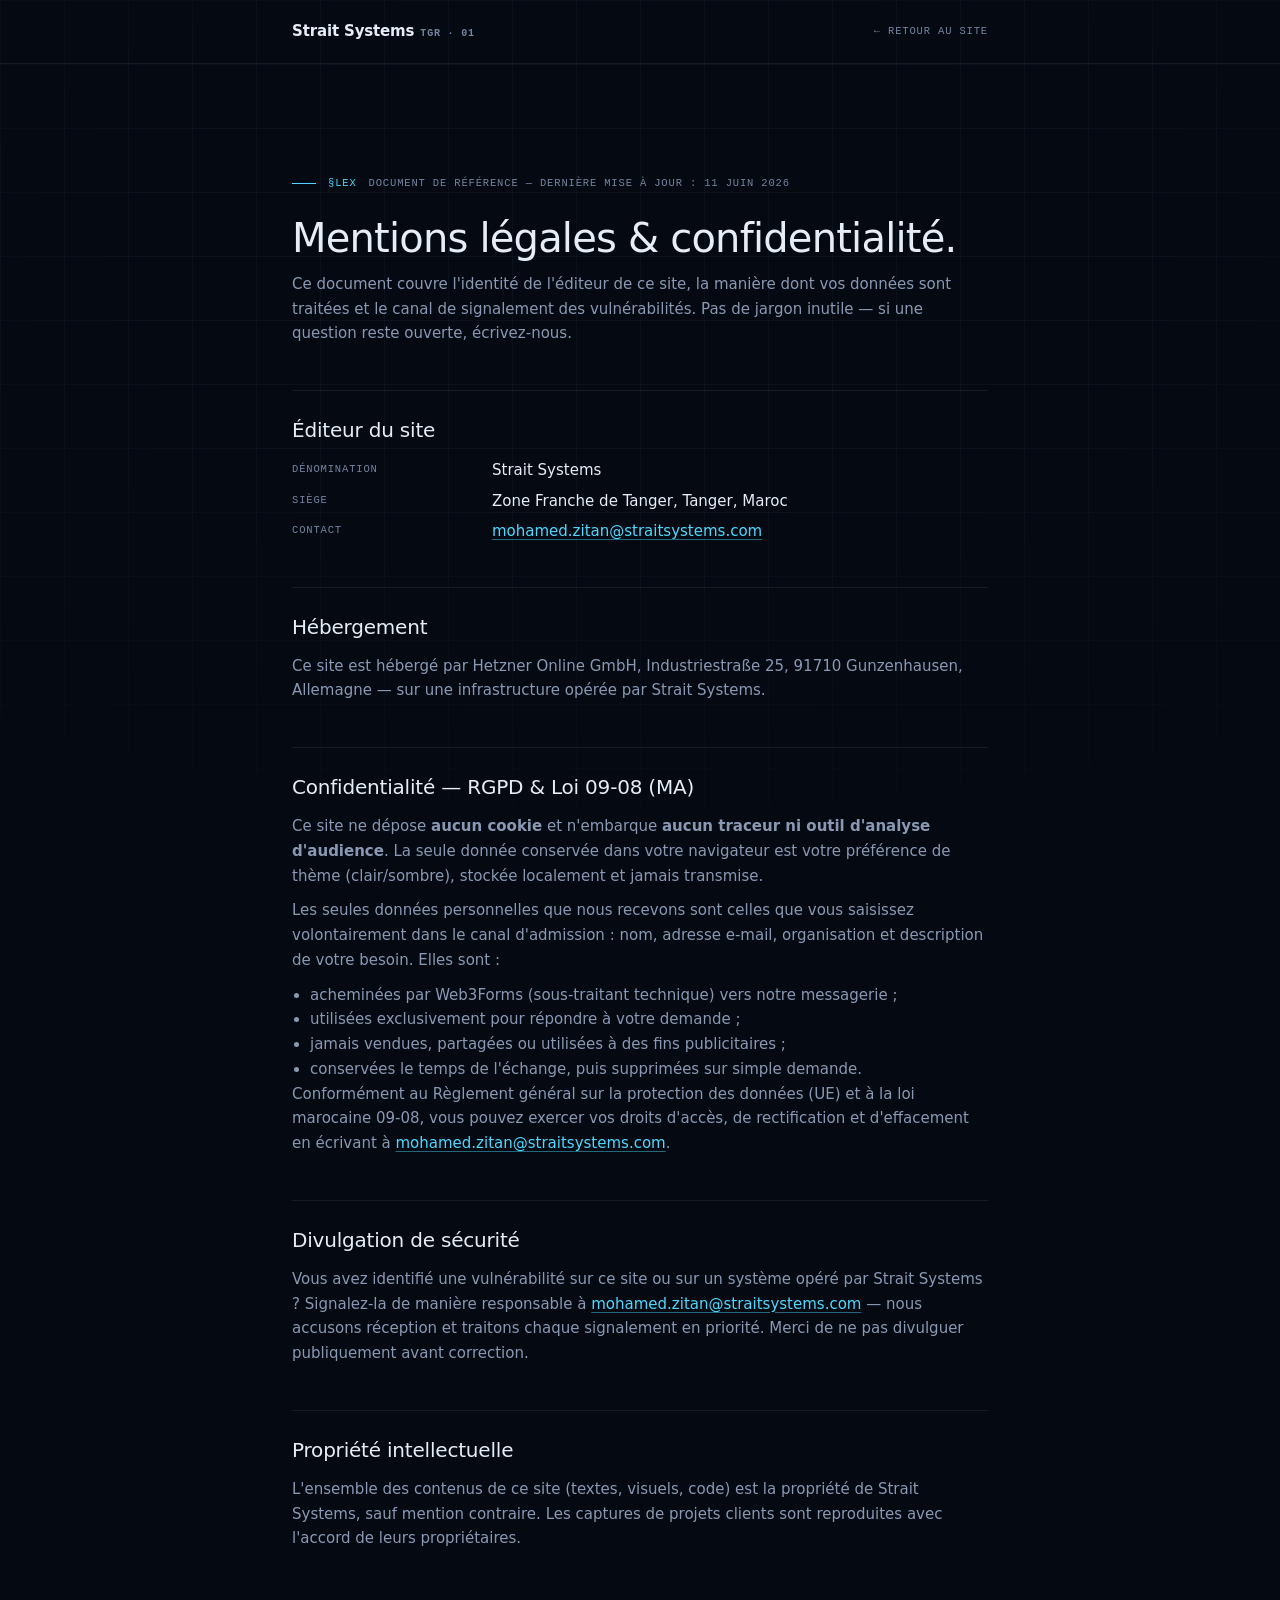
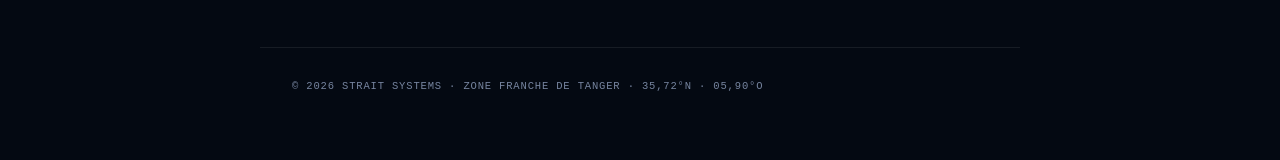
==== legal.html @ af51f4a5 "Contenu: passe de crédibilité — claims honnêtes, zéro lien mort, page légale, protocole d'engagement" ====
<!DOCTYPE html>
<html lang="fr" data-theme="dark">
<head>
  <meta charset="UTF-8" />
  <meta name="viewport" content="width=device-width, initial-scale=1, viewport-fit=cover" />

  <title>Mentions légales &amp; Confidentialité | Strait Systems</title>
  <meta name="description" content="Mentions légales, politique de confidentialité (RGPD · Loi 09-08) et divulgation de sécurité de Strait Systems, Zone Franche de Tanger, Maroc." />
  <link rel="canonical" href="https://straitsystems.com/legal.html" />
  <meta name="robots" content="index, follow" />

  <script>
    // restore the visitor's theme choice before first paint (same key as app.js)
    try {
      var t = localStorage.getItem('strait.theme');
      if (t === 'light' || t === 'dark') document.documentElement.setAttribute('data-theme', t);
    } catch (e) {}
  </script>

  <link rel="icon" type="image/svg+xml" href="/favicon.svg" />
  <link rel="shortcut icon" href="/favicon.svg" />
  <link rel="stylesheet" href="styles.css" />
  <style>
    .doc { max-width: 760px; margin: 0 auto; padding: 64px var(--gutter) 96px; }
    .doc h1 { font-size: clamp(28px, 3.4vw, 40px); font-weight: 500; letter-spacing: -0.02em; line-height: 1.1; margin: 24px 0 12px; }
    .doc h2 { font-size: 20px; font-weight: 500; letter-spacing: -0.01em; margin: 44px 0 12px; padding-top: 24px; border-top: 1px solid var(--line); }
    .doc p, .doc li { color: var(--fg-dim); font-size: 15px; line-height: 1.65; }
    .doc p + p { margin-top: 10px; }
    .doc ul { margin: 10px 0 0 18px; }
    .doc a { color: var(--accent); text-decoration: underline; text-underline-offset: 3px; text-decoration-color: rgba(77, 217, 255, 0.45); }
    .doc a:hover { text-decoration-color: currentColor; }
    [data-theme="light"] .doc a { text-decoration-color: rgba(0, 123, 182, 0.45); }
    .doc dl { display: grid; grid-template-columns: 180px 1fr; gap: 8px 20px; margin-top: 14px; }
    .doc dt { font-family: "JetBrains Mono", ui-monospace, monospace; font-size: 10.5px; letter-spacing: 0.08em; text-transform: uppercase; color: var(--fg-faint); padding-top: 3px; }
    .doc dd { color: var(--fg); font-size: 15px; }
    .doc-nav { display: flex; align-items: center; justify-content: space-between; height: 64px; border-bottom: 1px solid var(--line); }
    .doc-nav-inner { max-width: 760px; margin: 0 auto; padding: 0 var(--gutter); width: 100%; display: flex; align-items: center; justify-content: space-between; }
    .doc-foot { max-width: 760px; margin: 0 auto; padding: 24px var(--gutter) 64px; border-top: 1px solid var(--line); }
    @media (max-width: 700px) { .doc dl { grid-template-columns: 1fr; gap: 2px 0; } .doc dd { margin-bottom: 10px; } }
  </style>
</head>
<body>
  <div class="backdrop-grid"></div>

  <div class="page">
    <nav class="doc-nav">
      <div class="doc-nav-inner">
        <a href="/" class="brand">
          <span class="brand-name">
            Strait Systems
            <small>TGR · 01</small>
          </span>
        </a>
        <a href="/" class="mono-xs">← retour au site</a>
      </div>
    </nav>

    <main class="doc">
      <div class="section-eyebrow mono-xs" style="margin-top: 48px;">
        <span class="index">§LEX</span>
        <span>Document de référence — dernière mise à jour : 11 juin 2026</span>
      </div>
      <h1>Mentions légales &amp; confidentialité.</h1>
      <p>
        Ce document couvre l'identité de l'éditeur de ce site, la manière dont
        vos données sont traitées et le canal de signalement des
        vulnérabilités. Pas de jargon inutile — si une question reste ouverte,
        écrivez-nous.
      </p>

      <h2 id="editeur">Éditeur du site</h2>
      <dl>
        <dt>Dénomination</dt>
        <dd>Strait Systems</dd>
        <dt>Siège</dt>
        <dd>Zone Franche de Tanger, Tanger, Maroc</dd>
        <dt>Contact</dt>
        <dd><a href="mailto:mohamed.zitan@straitsystems.com">mohamed.zitan@straitsystems.com</a></dd>
      </dl>

      <h2 id="hebergement">Hébergement</h2>
      <p>
        Ce site est hébergé par Hetzner Online GmbH, Industriestraße 25,
        91710 Gunzenhausen, Allemagne — sur une infrastructure opérée par
        Strait Systems.
      </p>

      <h2 id="confidentialite">Confidentialité — RGPD &amp; Loi 09-08 (MA)</h2>
      <p>
        Ce site ne dépose <strong>aucun cookie</strong> et n'embarque
        <strong>aucun traceur ni outil d'analyse d'audience</strong>. La seule
        donnée conservée dans votre navigateur est votre préférence de thème
        (clair/sombre), stockée localement et jamais transmise.
      </p>
      <p>
        Les seules données personnelles que nous recevons sont celles que vous
        saisissez volontairement dans le canal d'admission : nom, adresse
        e-mail, organisation et description de votre besoin. Elles sont :
      </p>
      <ul>
        <li>acheminées par Web3Forms (sous-traitant technique) vers notre messagerie ;</li>
        <li>utilisées exclusivement pour répondre à votre demande ;</li>
        <li>jamais vendues, partagées ou utilisées à des fins publicitaires ;</li>
        <li>conservées le temps de l'échange, puis supprimées sur simple demande.</li>
      </ul>
      <p>
        Conformément au Règlement général sur la protection des données (UE)
        et à la loi marocaine 09-08, vous pouvez exercer vos droits d'accès,
        de rectification et d'effacement en écrivant à
        <a href="mailto:mohamed.zitan@straitsystems.com">mohamed.zitan@straitsystems.com</a>.
      </p>

      <h2 id="securite">Divulgation de sécurité</h2>
      <p>
        Vous avez identifié une vulnérabilité sur ce site ou sur un système
        opéré par Strait Systems ? Signalez-la de manière responsable à
        <a href="mailto:mohamed.zitan@straitsystems.com?subject=%5BS%C3%89CURIT%C3%89%5D%20Divulgation%20responsable">mohamed.zitan@straitsystems.com</a>
        — nous accusons réception et traitons chaque signalement en priorité.
        Merci de ne pas divulguer publiquement avant correction.
      </p>

      <h2 id="propriete">Propriété intellectuelle</h2>
      <p>
        L'ensemble des contenus de ce site (textes, visuels, code) est la
        propriété de Strait Systems, sauf mention contraire. Les captures de
        projets clients sont reproduites avec l'accord de leurs propriétaires.
      </p>
    </main>

    <footer class="doc-foot">
      <span class="mono-xs">© 2026 Strait Systems · Zone franche de Tanger · 35,72°N · 05,90°O</span>
    </footer>
  </div>
</body>
</html>
---- styles.css ----
/* ========================================================================
   Strait Systems — landing page
   Hyper-technical, oceanic, institutional.
   ======================================================================== */

/* ---------- FONTS (self-hosted, latin subset — covers FR incl. œ) ---------- */
@font-face {
  font-family: "Space Grotesk";
  font-style: normal;
  font-display: swap;
  font-weight: 400;
  src: url(fonts/space-grotesk-latin-400-normal.woff2) format("woff2");
  unicode-range: U+0000-00FF, U+0131, U+0152-0153, U+02BB-02BC, U+02C6, U+02DA, U+02DC, U+0304, U+0308, U+0329, U+2000-206F, U+20AC, U+2122, U+2191, U+2193, U+2212, U+2215, U+FEFF, U+FFFD;
}
@font-face {
  font-family: "Space Grotesk";
  font-style: normal;
  font-display: swap;
  font-weight: 500;
  src: url(fonts/space-grotesk-latin-500-normal.woff2) format("woff2");
  unicode-range: U+0000-00FF, U+0131, U+0152-0153, U+02BB-02BC, U+02C6, U+02DA, U+02DC, U+0304, U+0308, U+0329, U+2000-206F, U+20AC, U+2122, U+2191, U+2193, U+2212, U+2215, U+FEFF, U+FFFD;
}
@font-face {
  font-family: "Space Grotesk";
  font-style: normal;
  font-display: swap;
  font-weight: 600;
  src: url(fonts/space-grotesk-latin-600-normal.woff2) format("woff2");
  unicode-range: U+0000-00FF, U+0131, U+0152-0153, U+02BB-02BC, U+02C6, U+02DA, U+02DC, U+0304, U+0308, U+0329, U+2000-206F, U+20AC, U+2122, U+2191, U+2193, U+2212, U+2215, U+FEFF, U+FFFD;
}
@font-face {
  font-family: "JetBrains Mono";
  font-style: normal;
  font-display: swap;
  font-weight: 400;
  src: url(fonts/jetbrains-mono-latin-400-normal.woff2) format("woff2");
  unicode-range: U+0000-00FF, U+0131, U+0152-0153, U+02BB-02BC, U+02C6, U+02DA, U+02DC, U+0304, U+0308, U+0329, U+2000-206F, U+20AC, U+2122, U+2191, U+2193, U+2212, U+2215, U+FEFF, U+FFFD;
}
@font-face {
  font-family: "JetBrains Mono";
  font-style: normal;
  font-display: swap;
  font-weight: 500;
  src: url(fonts/jetbrains-mono-latin-500-normal.woff2) format("woff2");
  unicode-range: U+0000-00FF, U+0131, U+0152-0153, U+02BB-02BC, U+02C6, U+02DA, U+02DC, U+0304, U+0308, U+0329, U+2000-206F, U+20AC, U+2122, U+2191, U+2193, U+2212, U+2215, U+FEFF, U+FFFD;
}

:root {
  /* Spacing scale — tweakable via panel */
  --space-unit: 8px;
  --section-pad: 120px;
  --gutter: 32px;
  --maxw: 1440px;

  /* Type scale */
  --fs-display: clamp(48px, 6.6vw, 96px);
  --fs-h2: clamp(32px, 3.4vw, 52px);
  --fs-h3: 22px;
  --fs-body: 16px;
  --fs-mono: 12px;
  --fs-mono-sm: 10.5px;

  /* Radii — kept small, this is engineering UI */
  --r-sm: 2px;
  --r-md: 4px;

  /* Motion */
  --ease: cubic-bezier(0.22, 0.61, 0.36, 1);
}

/* ---------- THEMES ---------- */
:root,
[data-theme="dark"] {
  --bg-0: #040912;            /* page background */
  --bg-1: #070e1c;            /* elevated panels */
  --bg-2: #0c1628;            /* deeper surfaces */
  --bg-glass: rgba(7, 14, 28, 0.72);

  --line: rgba(255, 255, 255, 0.08);
  --line-strong: rgba(255, 255, 255, 0.16);
  --line-accent: rgba(77, 217, 255, 0.32);

  --fg: #e6edf7;
  --fg-dim: #8a99b3;
  --fg-faint: #76849f;   /* ≥4.5:1 on every dark surface (a11y AA for the 11px mono labels) */

  --accent: #4dd9ff;          /* strait electric */
  --accent-2: #5effd6;        /* strait teal */
  --accent-warm: #ffb37a;     /* warning / log highlight */
  --accent-glow: rgba(77, 217, 255, 0.18);

  --status-ok: #5effd6;
  --status-warn: #ffb37a;
  --status-err: #ff6a8b;

  --grid-line: rgba(120, 160, 220, 0.06);
  --grid-line-strong: rgba(120, 160, 220, 0.12);

  color-scheme: dark;
}

[data-theme="light"] {
  --bg-0: #f4f6fa;
  --bg-1: #ffffff;
  --bg-2: #eaeef5;
  --bg-glass: rgba(255, 255, 255, 0.78);

  --line: rgba(7, 19, 38, 0.10);
  --line-strong: rgba(7, 19, 38, 0.22);
  --line-accent: rgba(0, 122, 178, 0.4);

  --fg: #0a1628;
  --fg-dim: #4a5a78;
  --fg-faint: #5d6b86;   /* ≥4.5:1 on every light surface (a11y AA for the 11px mono labels) */

  --accent: #007bb6;
  --accent-2: #00a98a;
  --accent-warm: #c4630a;
  --accent-glow: rgba(0, 123, 182, 0.14);

  --status-ok: #00a98a;
  --status-warn: #c4630a;
  --status-err: #c4365a;

  --grid-line: rgba(7, 19, 38, 0.05);
  --grid-line-strong: rgba(7, 19, 38, 0.10);

  color-scheme: light;
}

/* ---------- RESET / BASE ---------- */
* { box-sizing: border-box; margin: 0; padding: 0; }

html { scroll-behavior: smooth; }

body {
  background: var(--bg-0);
  color: var(--fg);
  font-family: "Space Grotesk", ui-sans-serif, system-ui, -apple-system, sans-serif;
  font-size: var(--fs-body);
  line-height: 1.5;
  -webkit-font-smoothing: antialiased;
  text-rendering: optimizeLegibility;
  font-feature-settings: "ss01", "ss02";
  overflow-x: hidden;
  transition: background-color 240ms var(--ease), color 240ms var(--ease);
}

.mono {
  font-family: "JetBrains Mono", ui-monospace, "SF Mono", Menlo, monospace;
  font-size: var(--fs-mono);
  letter-spacing: 0.02em;
  font-feature-settings: "ss01", "zero", "calt";
}

.mono-xs {
  font-family: "JetBrains Mono", ui-monospace, monospace;
  font-size: var(--fs-mono-sm);
  letter-spacing: 0.08em;
  text-transform: uppercase;
  color: var(--fg-faint);
}

a { color: inherit; text-decoration: none; }
button { font: inherit; color: inherit; }
::selection { background: var(--accent-glow); color: var(--fg); }

/* ---------- BACKDROP GRID ---------- */
.backdrop-grid {
  position: fixed;
  inset: 0;
  pointer-events: none;
  z-index: 0;
  background-image:
    linear-gradient(to right, var(--grid-line) 1px, transparent 1px),
    linear-gradient(to bottom, var(--grid-line) 1px, transparent 1px);
  background-size: 64px 64px;
  mask-image: radial-gradient(ellipse 120% 80% at 50% 30%, #000 30%, transparent 100%);
}

.page { position: relative; z-index: 1; }

/* ---------- CONTAINER ---------- */
.container {
  width: 100%;
  max-width: var(--maxw);
  margin: 0 auto;
  padding: 0 var(--gutter);
}

/* ---------- NAV ---------- */
.nav {
  position: sticky;
  top: 0;
  z-index: 100;
  background: var(--bg-glass);
  -webkit-backdrop-filter: blur(20px) saturate(140%);
  backdrop-filter: blur(20px) saturate(140%);
  border-bottom: 1px solid var(--line);
}

.nav-inner {
  display: flex;
  align-items: center;
  gap: 48px;
  height: 64px;
}

.brand {
  display: flex;
  align-items: center;
  gap: 10px;
  font-weight: 600;
  letter-spacing: -0.01em;
  font-size: 15px;
}

.brand-mark {
  width: 22px;
  height: 22px;
  position: relative;
  flex-shrink: 0;
}

.brand-mark svg { display: block; }

.brand-name { display: flex; align-items: baseline; gap: 6px; }
.brand-name small {
  font-family: "JetBrains Mono", monospace;
  font-size: 10px;
  color: var(--fg-faint);
  letter-spacing: 0.08em;
  text-transform: uppercase;
}

.nav-links {
  display: flex;
  gap: 28px;
  align-items: center;
  flex: 1;
}

.nav-link {
  font-size: 13.5px;
  color: var(--fg-dim);
  transition: color 160ms var(--ease);
  position: relative;
}

.nav-link:hover { color: var(--fg); }

.nav-link.active::after {
  content: "";
  position: absolute;
  left: 0; right: 0; bottom: -22px;
  height: 1px;
  background: var(--accent);
}

.nav-right {
  display: flex;
  align-items: center;
  gap: 16px;
}

.status-pill {
  display: inline-flex;
  align-items: center;
  gap: 8px;
  padding: 6px 12px;
  border: 1px solid var(--line);
  border-radius: 999px;
  font-family: "JetBrains Mono", monospace;
  font-size: 11px;
  color: var(--fg-dim);
  letter-spacing: 0.04em;
}

.status-dot {
  width: 7px;
  height: 7px;
  border-radius: 50%;
  background: var(--status-ok);
  box-shadow: 0 0 0 3px color-mix(in oklab, var(--status-ok), transparent 78%);
  animation: pulse 2.4s var(--ease) infinite;
}

@keyframes pulse {
  0%, 100% { opacity: 1; }
  50% { opacity: 0.55; }
}

.theme-toggle {
  width: 32px; height: 32px;
  display: grid; place-items: center;
  background: transparent;
  border: 1px solid var(--line);
  border-radius: var(--r-md);
  cursor: pointer;
  color: var(--fg-dim);
  transition: all 160ms var(--ease);
}
.theme-toggle:hover {
  color: var(--fg);
  border-color: var(--line-strong);
  background: var(--bg-1);
}
.theme-toggle svg { display: block; }
[data-theme="dark"] .theme-toggle .sun { display: block; }
[data-theme="dark"] .theme-toggle .moon { display: none; }
[data-theme="light"] .theme-toggle .sun { display: none; }
[data-theme="light"] .theme-toggle .moon { display: block; }

/* ---------- BUTTONS ---------- */
.btn {
  display: inline-flex;
  align-items: center;
  gap: 10px;
  padding: 11px 18px;
  font-size: 13.5px;
  font-weight: 500;
  letter-spacing: 0.01em;
  border: 1px solid transparent;
  border-radius: var(--r-md);
  cursor: pointer;
  background: transparent;
  color: var(--fg);
  transition: all 180ms var(--ease);
  position: relative;
  white-space: nowrap;
}

.btn-primary {
  background: var(--fg);
  color: var(--bg-0);
  border-color: var(--fg);
}
.btn-primary:hover {
  background: var(--accent);
  color: var(--bg-0);
  border-color: var(--accent);
  box-shadow: 0 0 0 4px var(--accent-glow);
}

.btn-accent {
  background: var(--accent);
  color: #04101a;
  border-color: var(--accent);
}
.btn-accent:hover {
  background: var(--accent-2);
  border-color: var(--accent-2);
  box-shadow: 0 0 0 4px var(--accent-glow);
}

.btn-ghost {
  border-color: var(--line-strong);
  color: var(--fg);
}
.btn-ghost:hover {
  border-color: var(--accent);
  color: var(--accent);
  box-shadow: 0 0 0 4px var(--accent-glow);
}

.btn .arrow {
  display: inline-block;
  transition: transform 200ms var(--ease);
}
.btn:hover .arrow { transform: translateX(3px); }

/* ---------- SECTION HEADER ---------- */
/* jump-nav offset: 88px ≈ nav height + a small gap. Subtracting the section's
   own top padding stops the two from stacking into dead space. */
.section { padding: var(--section-pad) 0; position: relative; scroll-margin-top: calc(88px - var(--section-pad)); }
.section + .section { border-top: 1px solid var(--line); }

.section-eyebrow {
  display: flex;
  align-items: center;
  gap: 12px;
  margin-bottom: 20px;
  color: var(--fg-faint);
}
.section-eyebrow .index {
  color: var(--accent);
}
.section-eyebrow::before {
  content: "";
  width: 24px;
  height: 1px;
  background: var(--accent);
}

.section-title {
  font-size: var(--fs-h2);
  font-weight: 500;
  letter-spacing: -0.025em;
  line-height: 1.05;
  max-width: 22ch;
  text-wrap: balance;
}

.section-lede {
  font-size: 18px;
  color: var(--fg-dim);
  max-width: 56ch;
  margin-top: 24px;
  line-height: 1.55;
}

/* ---------- HERO · E4 VOLETS BLINDÉS ---------- */
.hero-e4 {
  position: relative;
  width: 100%;
  height: calc(100vh - 64px);
  min-height: 560px;
  max-height: 880px;
  overflow: hidden;
  background: #02060d;
  cursor: crosshair;
  isolation: isolate;
}

.hero-e4 canvas {
  position: absolute;
  inset: 0;
  width: 100%;
  height: 100%;
  display: block;
}
.hero-e4 #under { z-index: 0; }
.hero-e4 #veil  { z-index: 1; }

.hero-e4-text {
  position: absolute;
  inset: 0;
  z-index: 2;
  pointer-events: none;
  padding: 0 var(--gutter);
}
.hero-e4-inner {
  position: absolute;
  left: 50%;
  bottom: clamp(28px, 4.5vh, 56px);
  transform: translateX(-50%);
  width: calc(100% - 2 * var(--gutter));
  max-width: var(--maxw);
}
.hero-e4-inner > * {
  max-width: 720px;
}

.hero-e4-kicker {
  display: flex;
  align-items: center;
  gap: 12px;
  font-family: "JetBrains Mono", monospace;
  font-size: 11px;
  letter-spacing: 0.18em;
  text-transform: uppercase;
  color: var(--accent);
  margin-bottom: 20px;
}
.hero-e4-kicker::before {
  content: "";
  width: 22px;
  height: 1px;
  background: var(--accent);
}

.hero-e4-title {
  max-width: 980px;       /* override 720px from .hero-e4-inner > * so long lines stay on one row */
  font-size: clamp(36px, 4vw, 64px);
  font-weight: 400;
  letter-spacing: -0.03em;
  line-height: 1;
  text-wrap: balance;
  text-shadow: 0 4px 24px rgba(0, 0, 0, 0.65);
  color: #e6edf7;
}
.hero-e4-title em {
  font-style: normal;
  color: var(--accent);
  position: relative;
}
.hero-e4-title em::after {
  content: "";
  position: absolute;
  left: 0; right: 0; bottom: -2px;
  height: 1px;
  background: var(--accent);
  opacity: 0.5;
}

.hero-e4-sub {
  margin-top: 20px;
  font-size: 17px;
  line-height: 1.55;
  color: #8a99b3;
  max-width: 52ch;
  text-shadow: 0 1px 18px rgba(0, 0, 0, 0.7);
}

.hero-e4-actions {
  display: flex;
  gap: 12px;
  margin-top: 28px;
  flex-wrap: wrap;
  pointer-events: auto;
}

/* keep the hero buttons consistent regardless of light/dark theme — */
/* the canvas behind is always dark */
.hero-e4 .btn-primary {
  background: #e6edf7;
  color: #02060d;
  border-color: #e6edf7;
}
.hero-e4 .btn-primary:hover {
  background: var(--accent);
  border-color: var(--accent);
  color: #02060d;
  box-shadow: 0 0 0 4px rgba(77, 217, 255, 0.18);
}
.hero-e4 .btn-ghost {
  background: rgba(0, 0, 0, 0.3);
  -webkit-backdrop-filter: blur(8px);
  backdrop-filter: blur(8px);
  border-color: rgba(255, 255, 255, 0.22);
  color: #e6edf7;
}
.hero-e4 .btn-ghost:hover {
  border-color: var(--accent);
  color: var(--accent);
  box-shadow: 0 0 0 4px rgba(77, 217, 255, 0.18);
}

/* HUD chips in the corners */
.hero-e4 .hud {
  position: absolute;
  z-index: 3;
  font-family: "JetBrains Mono", monospace;
  font-size: 10.5px;
  letter-spacing: 0.14em;
  text-transform: uppercase;
  color: #54607a;
  display: inline-flex;
  align-items: center;
  gap: 10px;
  pointer-events: none;
  padding: 7px 12px;
  background: rgba(0, 0, 0, 0.5);
  border: 1px solid rgba(255, 255, 255, 0.10);
  -webkit-backdrop-filter: blur(8px);
  backdrop-filter: blur(8px);
}
.hero-e4 .hud b {
  color: var(--accent);
  font-weight: 500;
}
.hero-e4 .hud .dot {
  width: 6px; height: 6px;
  border-radius: 50%;
  background: var(--accent);
  box-shadow: 0 0 0 3px rgba(77, 217, 255, 0.2);
  animation: heroE4Blink 2.2s ease-in-out infinite;
}
@keyframes heroE4Blink {
  0%, 100% { opacity: 1; }
  50% { opacity: 0.35; }
}
.hero-e4 .hud-tl { top: 24px; left: 32px; }
.hero-e4 .hud-tr { top: 24px; right: 32px; }
.hero-e4 .hud-br {
  bottom: 28px; right: 32px;
  color: var(--accent);
  background: rgba(0, 0, 0, 0.4);
  border-color: rgba(77, 217, 255, 0.25);
}

/* ─── Hero · light-theme palette ─── */
[data-theme="light"] .hero-e4 {
  background: #e6ebf3;
}
[data-theme="light"] .hero-e4-title {
  color: #0a1628;
  text-shadow: 0 2px 18px rgba(255, 255, 255, 0.55);
}
[data-theme="light"] .hero-e4-sub {
  color: #4a5a78;
  text-shadow: 0 1px 14px rgba(255, 255, 255, 0.7);
}
[data-theme="light"] .hero-e4 .btn-primary {
  background: #0a1628;
  color: #ffffff;
  border-color: #0a1628;
}
[data-theme="light"] .hero-e4 .btn-primary:hover {
  background: var(--accent);
  border-color: var(--accent);
  color: #ffffff;
  box-shadow: 0 0 0 4px var(--accent-glow);
}
[data-theme="light"] .hero-e4 .btn-ghost {
  background: rgba(255, 255, 255, 0.55);
  border-color: rgba(7, 19, 38, 0.18);
  color: #0a1628;
}
[data-theme="light"] .hero-e4 .btn-ghost:hover {
  border-color: var(--accent);
  color: var(--accent);
  box-shadow: 0 0 0 4px var(--accent-glow);
}
[data-theme="light"] .hero-e4 .hud {
  color: #4a5a78;
  background: rgba(255, 255, 255, 0.55);
  border-color: rgba(7, 19, 38, 0.14);
}
[data-theme="light"] .hero-e4 .hud-br {
  color: var(--accent);
  background: rgba(255, 255, 255, 0.65);
  border-color: rgba(0, 123, 182, 0.32);
}

/* ---------- LEGACY HERO (kept for any tweaks panel previews) ---------- */
.hero {
  padding-top: 88px;
  padding-bottom: 80px;
  position: relative;
  overflow: hidden;
}

.hero-grid {
  display: grid;
  grid-template-columns: 1.05fr 1fr;
  gap: 80px;
  align-items: center;
}

.hero-meta {
  display: flex;
  flex-direction: column;
  gap: 8px;
  margin-bottom: 40px;
}
.hero-meta-row {
  display: flex;
  gap: 32px;
  color: var(--fg-faint);
}
.hero-meta-row span:first-child { color: var(--fg-dim); }

.hero h1 {
  font-size: var(--fs-display);
  font-weight: 400;
  letter-spacing: -0.035em;
  line-height: 0.96;
  text-wrap: balance;
}
.hero h1 em {
  font-style: normal;
  color: var(--accent);
  position: relative;
}
.hero h1 em::after {
  content: "";
  position: absolute;
  left: 0; right: 0; bottom: -2px;
  height: 1px;
  background: var(--accent);
  opacity: 0.5;
}

.hero-sub {
  margin-top: 28px;
  font-size: 19px;
  line-height: 1.55;
  color: var(--fg-dim);
  max-width: 56ch;
}

.hero-actions {
  display: flex;
  gap: 12px;
  margin-top: 40px;
  flex-wrap: wrap;
}

.hero-stats {
  margin-top: 64px;
  display: grid;
  grid-template-columns: repeat(4, 1fr);
  gap: 0;
  border-top: 1px solid var(--line);
}
.hero-stat {
  padding: 20px 16px 0 0;
}
.hero-stat-num {
  font-size: 28px;
  font-weight: 500;
  letter-spacing: -0.02em;
  color: var(--fg);
  font-feature-settings: "tnum";
  font-variant-numeric: tabular-nums;
}
.hero-stat-label {
  margin-top: 4px;
  color: var(--fg-faint);
}

/* ---------- HERO VISUAL — convergence grid ---------- */
.convergence {
  position: relative;
  aspect-ratio: 1 / 1.05;
  background: var(--bg-1);
  border: 1px solid var(--line);
  border-radius: var(--r-md);
  overflow: hidden;
  box-shadow:
    inset 0 1px 0 rgba(255, 255, 255, 0.02),
    0 30px 80px -30px rgba(0, 0, 0, 0.5);
}

.convergence::before {
  content: "";
  position: absolute;
  inset: 0;
  background-image:
    linear-gradient(to right, var(--grid-line-strong) 1px, transparent 1px),
    linear-gradient(to bottom, var(--grid-line-strong) 1px, transparent 1px);
  background-size: 32px 32px;
  pointer-events: none;
}

.convergence-corners > span {
  position: absolute;
  width: 14px; height: 14px;
  border: 1px solid var(--accent);
  pointer-events: none;
}
.convergence-corners > span:nth-child(1) { top: 10px; left: 10px; border-right: 0; border-bottom: 0; }
.convergence-corners > span:nth-child(2) { top: 10px; right: 10px; border-left: 0; border-bottom: 0; }
.convergence-corners > span:nth-child(3) { bottom: 10px; left: 10px; border-right: 0; border-top: 0; }
.convergence-corners > span:nth-child(4) { bottom: 10px; right: 10px; border-left: 0; border-top: 0; }

.convergence-label {
  position: absolute;
  font-family: "JetBrains Mono", monospace;
  font-size: 10px;
  letter-spacing: 0.1em;
  text-transform: uppercase;
  color: var(--fg-faint);
  padding: 6px 10px;
  background: var(--bg-1);
}
.convergence-label.tl { top: 22px; left: 36px; }
.convergence-label.br { bottom: 22px; right: 36px; }
.convergence-label.tr {
  top: 22px; right: 36px;
  color: var(--accent);
  border: 1px solid var(--line-accent);
}

.convergence svg { position: absolute; inset: 0; width: 100%; height: 100%; }

/* ---------- DUAL ENGINE ---------- */
.dual {
  display: grid;
  grid-template-columns: 1fr 1fr;
  gap: 0;
  margin-top: 64px;
  border: 1px solid var(--line);
  border-radius: var(--r-md);
  background: var(--bg-1);
  position: relative;
}

.engine {
  padding: 48px 40px 44px;
  position: relative;
  display: flex;
  flex-direction: column;
  gap: 24px;
  transition: background-color 240ms var(--ease);
}
.engine + .engine { border-left: 1px solid var(--line); }
.engine:hover { background: var(--bg-2); }

.engine-head {
  display: flex;
  justify-content: space-between;
  align-items: flex-start;
  gap: 24px;
}
.engine-tag {
  display: inline-flex; align-items: center; gap: 8px;
  padding: 4px 10px;
  border: 1px solid var(--line-strong);
  border-radius: 999px;
}
.engine-tag .dot { width: 6px; height: 6px; border-radius: 50%; background: var(--accent); }
.engine.research .engine-tag .dot { background: var(--accent-2); }

.engine-num {
  font-family: "JetBrains Mono", monospace;
  font-size: 11px;
  letter-spacing: 0.1em;
  color: var(--fg-faint);
}

.engine h3 {
  font-size: 30px;
  font-weight: 500;
  letter-spacing: -0.02em;
  line-height: 1.1;
  max-width: 14ch;
}

.engine-desc {
  color: var(--fg-dim);
  font-size: 15.5px;
  line-height: 1.55;
  max-width: 42ch;
}

.engine-list {
  list-style: none;
  border-top: 1px solid var(--line);
  margin-top: 8px;
}
.engine-list li {
  display: grid;
  grid-template-columns: 80px 1fr auto;
  align-items: center;
  gap: 24px;
  padding: 14px 0;
  border-bottom: 1px solid var(--line);
  font-size: 14px;
  color: var(--fg);
}
.engine-list .code {
  font-family: "JetBrains Mono", monospace;
  font-size: 11px;
  color: var(--fg-faint);
  letter-spacing: 0.06em;
}
.engine-list .meta {
  font-family: "JetBrains Mono", monospace;
  font-size: 11px;
  color: var(--fg-faint);
}

.engine-foot {
  display: flex;
  align-items: center;
  justify-content: space-between;
  gap: 16px;
  margin-top: 8px;
}

.engine-link {
  display: inline-flex;
  align-items: center;
  gap: 8px;
  color: var(--accent);
  font-size: 13.5px;
  border-bottom: 1px solid transparent;
  padding-bottom: 1px;
  transition: border-color 160ms var(--ease);
}
.engine.research .engine-link { color: var(--accent-2); }
.engine-link:hover { border-color: currentColor; }
button.engine-link { background: none; border: 0; border-bottom: 1px solid transparent; cursor: pointer; }
button.engine-link:hover { border-bottom-color: currentColor; }

/* divider stamp between cards */
.dual::after {
  content: "x";
  position: absolute;
  top: 50%; left: 50%;
  transform: translate(-50%, -50%);
  width: 28px; height: 28px;
  display: grid; place-items: center;
  background: var(--bg-1);
  border: 1px solid var(--line);
  border-radius: 50%;
  font-family: "JetBrains Mono", monospace;
  font-size: 12px;
  color: var(--fg-dim);
}

/* ---------- PROJECTS / RÉALISATIONS ---------- */
.projects {
  display: grid;
  grid-template-columns: repeat(3, 1fr);
  gap: 24px;
  margin-top: 56px;
}

.project {
  display: flex;
  flex-direction: column;
  background: var(--bg-1);
  border: 1px solid var(--line);
  border-radius: var(--r-md);
  overflow: hidden;
  color: inherit;
  transition:
    border-color 200ms var(--ease),
    transform 200ms var(--ease),
    box-shadow 200ms var(--ease);
}
.project:hover {
  border-color: var(--line-accent);
  transform: translateY(-2px);
  box-shadow: 0 18px 50px -28px rgba(0, 0, 0, 0.55);
}

.project-shot {
  position: relative;
  aspect-ratio: 16 / 10;
  overflow: hidden;
  border-bottom: 1px solid var(--line);
  background:
    linear-gradient(135deg, var(--bg-2), var(--bg-1));
}
.project-shot img {
  width: 100%;
  height: 100%;
  object-fit: cover;
  object-position: top center;
  display: block;
  transition: transform 500ms var(--ease);
}
.project:hover .project-shot img {
  transform: scale(1.03);
}

.project-shot-tag {
  position: absolute;
  top: 12px;
  left: 12px;
  display: inline-flex;
  align-items: center;
  gap: 6px;
  padding: 4px 8px;
  background: var(--bg-glass);
  border: 1px solid var(--line);
  -webkit-backdrop-filter: blur(8px);
  backdrop-filter: blur(8px);
  color: var(--fg-dim);
  font-size: 9.5px;
}
.project-shot-tag i {
  width: 6px;
  height: 6px;
  border-radius: 50%;
  background: var(--status-ok);
  box-shadow: 0 0 0 2px color-mix(in oklab, var(--status-ok), transparent 80%);
}

.project-meta {
  padding: 20px 22px 22px;
  display: flex;
  flex-direction: column;
  gap: 8px;
  flex: 1;
}
.project-tag {
  color: var(--accent);
}
.project h3 {
  font-size: 22px;
  font-weight: 500;
  letter-spacing: -0.01em;
  line-height: 1.15;
}
.project p {
  color: var(--fg-dim);
  font-size: 14.5px;
  line-height: 1.55;
  max-width: 34ch;
  flex: 1;
}
.project-link {
  margin-top: 6px;
  color: var(--accent-2);
  display: inline-flex;
  align-items: center;
  gap: 8px;
}
.project-link .arrow {
  transition: transform 200ms var(--ease);
  display: inline-block;
}
.project:hover .project-link .arrow {
  transform: translate(2px, -2px);
}

/* ---------- TANGIER ANCHOR ---------- */
.anchor {
  display: grid;
  grid-template-columns: 1.1fr 1fr;
  gap: 80px;
  margin-top: 56px;
  align-items: start;
}

.anchor-text h2 {
  font-size: var(--fs-h2);
  font-weight: 500;
  letter-spacing: -0.025em;
  line-height: 1.05;
  text-wrap: balance;
}
.anchor-text p {
  margin-top: 28px;
  color: var(--fg-dim);
  font-size: 17px;
  line-height: 1.6;
  max-width: 52ch;
}

.coord-grid {
  margin-top: 48px;
  display: grid;
  grid-template-columns: repeat(2, 1fr);
  gap: 24px 48px;
  border-top: 1px solid var(--line);
  padding-top: 32px;
}
.coord-item dt {
  font-family: "JetBrains Mono", monospace;
  font-size: 10.5px;
  color: var(--fg-faint);
  letter-spacing: 0.08em;
  text-transform: uppercase;
  margin-bottom: 6px;
}
.coord-item dd {
  font-size: 16px;
  color: var(--fg);
  font-feature-settings: "tnum";
}

/* — schematic of the strait — */
.strait-card {
  position: relative;
  aspect-ratio: 4 / 5;
  background: var(--bg-1);
  border: 1px solid var(--line);
  border-radius: var(--r-md);
  overflow: hidden;
}
.strait-card svg { width: 100%; height: 100%; display: block; }
.strait-stamp {
  position: absolute;
  inset: 14px;
  pointer-events: none;
  display: flex;
  flex-direction: column;
  justify-content: space-between;
}
.strait-stamp .row {
  display: flex;
  justify-content: space-between;
  font-family: "JetBrains Mono", monospace;
  font-size: 10px;
  color: var(--fg-faint);
  letter-spacing: 0.1em;
  text-transform: uppercase;
}
.strait-stamp .row strong {
  color: var(--accent);
  font-weight: 500;
}

/* ---------- SANDBOX ---------- */
.sandbox {
  margin-top: 56px;
  border: 1px solid var(--line);
  border-radius: var(--r-md);
  background: var(--bg-1);
  overflow: hidden;
}

.sandbox-chrome {
  display: flex;
  align-items: center;
  gap: 16px;
  padding: 12px 16px;
  border-bottom: 1px solid var(--line);
  background: var(--bg-2);
  font-family: "JetBrains Mono", monospace;
  font-size: 11px;
  color: var(--fg-faint);
  letter-spacing: 0.05em;
}
.sandbox-chrome .dots {
  display: flex; gap: 6px;
}
.sandbox-chrome .dots i {
  width: 9px; height: 9px;
  border-radius: 50%;
  background: var(--line-strong);
  display: block;
}
.sandbox-chrome .dots i:first-child { background: var(--status-err); opacity: 0.7; }
.sandbox-chrome .dots i:nth-child(2) { background: var(--status-warn); opacity: 0.7; }
.sandbox-chrome .dots i:nth-child(3) { background: var(--status-ok); opacity: 0.7; }

.sandbox-chrome .path { flex: 1; text-align: center; }
.sandbox-chrome .meta { color: var(--accent); }

.sandbox-tabs {
  display: flex;
  border-bottom: 1px solid var(--line);
  background: var(--bg-2);
}
.sandbox-tab {
  appearance: none;
  background: transparent;
  border: 0;
  border-right: 1px solid var(--line);
  padding: 14px 22px;
  font-size: 12.5px;
  color: var(--fg-dim);
  cursor: pointer;
  display: flex;
  align-items: center;
  justify-content: space-between;
  gap: 10px;
  position: relative;
  transition: color 160ms var(--ease), background-color 160ms var(--ease);
  flex: 1 1 0;
  min-width: 0;
  text-align: left;
}
.sandbox-tab > span:not(.tag) {
  overflow: hidden;
  text-overflow: ellipsis;
  white-space: nowrap;
  min-width: 0;
  flex: 1;
}
.sandbox-tab:last-child { border-right: 0; }
.sandbox-tab .tab-icon {
  width: 14px;
  height: 14px;
  flex: 0 0 14px;
  color: var(--fg-faint);
  transition: color 160ms var(--ease);
}
.sandbox-tab:hover .tab-icon,
.sandbox-tab.active .tab-icon { color: var(--accent); }
.sandbox-tab .tag {
  font-family: "JetBrains Mono", monospace;
  font-size: 10px;
  color: var(--fg-faint);
  letter-spacing: 0.08em;
}
.sandbox-tab:hover { color: var(--fg); background: var(--bg-1); }
.sandbox-tab.active {
  color: var(--fg);
  background: var(--bg-1);
}
.sandbox-tab.active::after {
  content: "";
  position: absolute;
  left: 0; right: 0; bottom: -1px;
  height: 1px;
  background: var(--accent);
  box-shadow: 0 0 8px var(--accent-glow);
}

.sandbox-body {
  display: grid;
  grid-template-columns: 320px 1fr;
  min-height: 480px;
}

.sandbox-aside {
  border-right: 1px solid var(--line);
  padding: 24px 24px 24px 24px;
  background: var(--bg-1);
  display: flex;
  flex-direction: column;
  gap: 22px;
}

.sandbox-aside h3 {
  font-size: 17px;
  font-weight: 500;
  letter-spacing: -0.01em;
}
.sandbox-aside p {
  font-size: 13.5px;
  color: var(--fg-dim);
  line-height: 1.6;
}

.sandbox-metrics {
  display: grid;
  grid-template-columns: 1fr 1fr;
  gap: 1px;
  background: var(--line);
  border: 1px solid var(--line);
  margin-top: auto;
}
.sandbox-metric {
  background: var(--bg-1);
  padding: 12px 14px;
}
.sandbox-metric .k {
  font-family: "JetBrains Mono", monospace;
  font-size: 10px;
  letter-spacing: 0.1em;
  text-transform: uppercase;
  color: var(--fg-faint);
}
.sandbox-metric .v {
  font-size: 18px;
  font-weight: 500;
  margin-top: 4px;
  font-variant-numeric: tabular-nums;
}
.sandbox-metric .v.accent { color: var(--accent); }
.sandbox-metric .v.teal { color: var(--accent-2); }

.sandbox-console {
  display: flex;
  flex-direction: column;
  background:
    linear-gradient(to bottom, transparent, transparent 31px, var(--line) 31px, var(--line) 32px),
    var(--bg-0);
  background-size: 100% 32px;
  font-family: "JetBrains Mono", monospace;
  font-size: 12px;
  line-height: 32px;
  color: var(--fg-dim);
  overflow: hidden;
  position: relative;
}

.sandbox-console-head {
  display: flex;
  align-items: center;
  gap: 14px;
  padding: 0 20px;
  border-bottom: 1px solid var(--line);
  background: var(--bg-2);
  font-size: 11px;
  color: var(--fg-faint);
  letter-spacing: 0.06em;
  line-height: 36px;
  height: 36px;
}
.sandbox-console-head .live {
  display: inline-flex; align-items: center; gap: 6px; color: var(--status-ok);
}
.sandbox-console-head .live i {
  width: 6px; height: 6px; border-radius: 50%;
  background: var(--status-ok);
  animation: pulse 1.4s var(--ease) infinite;
}
.sandbox-console-head .spacer { flex: 1; }

.log {
  flex: 1;
  padding: 0 20px;
  overflow-y: auto;
  scroll-behavior: smooth;
}
.log::-webkit-scrollbar { width: 8px; }
.log::-webkit-scrollbar-track { background: transparent; }
.log::-webkit-scrollbar-thumb { background: var(--line-strong); border-radius: 4px; }

.log-line {
  display: grid;
  grid-template-columns: 86px 56px 1fr;
  gap: 16px;
  align-items: baseline;
  white-space: nowrap;
  animation: logIn 220ms var(--ease) both;
}
@keyframes logIn {
  from { opacity: 0; transform: translateY(-4px); }
  to { opacity: 1; transform: translateY(0); }
}

.log-line .t { color: var(--fg-faint); }
.log-line .lvl {
  font-size: 10px;
  letter-spacing: 0.08em;
  padding: 1px 6px;
  border: 1px solid currentColor;
  border-radius: 2px;
  display: inline-block;
  line-height: 18px;
  height: 20px;
  text-align: center;
  align-self: center;
}
.log-line .lvl.info { color: var(--accent); }
.log-line .lvl.ok { color: var(--accent-2); }
.log-line .lvl.warn { color: var(--accent-warm); }
.log-line .lvl.exec { color: var(--fg-dim); }

.log-line .msg b { color: var(--fg); font-weight: 500; }
.log-line .msg span.k { color: var(--accent); }
.log-line .msg span.v { color: var(--fg); }
.log-line .msg span.dim { color: var(--fg-faint); }

.sandbox-foot {
  display: flex;
  align-items: center;
  gap: 16px;
  padding: 12px 20px;
  border-top: 1px solid var(--line);
  background: var(--bg-2);
  font-family: "JetBrains Mono", monospace;
  font-size: 10.5px;
  letter-spacing: 0.06em;
  color: var(--fg-faint);
}
.sandbox-foot .ok { color: var(--status-ok); }

/* ---------- PROTOCOL ---------- */
.protocol {
  display: grid;
  grid-template-columns: repeat(3, 1fr);
  gap: 1px;
  background: var(--line);
  border: 1px solid var(--line);
  margin-top: 48px;
}
.protocol-step {
  background: var(--bg-1);
  padding: 28px 26px 34px;
}
.protocol-num {
  display: block;
  color: var(--accent);
  margin-bottom: 20px;
}
.protocol-step h3 {
  font-size: 19px;
  font-weight: 500;
  letter-spacing: -0.01em;
  margin-bottom: 10px;
}
.protocol-step p {
  color: var(--fg-dim);
  font-size: 14.5px;
  line-height: 1.55;
  max-width: 38ch;
}
.protocol-foot { margin-top: 36px; }
@media (max-width: 1100px) {
  .protocol { grid-template-columns: 1fr; }
}

/* ---------- FOOTER ---------- */
.footer {
  border-top: 1px solid var(--line);
  padding: 96px 0 32px;
  margin-top: 0;
}

.footer-grid {
  display: grid;
  grid-template-columns: 2fr 1fr 1fr 1fr;
  gap: 64px;
}

.footer-brand h3 {
  font-size: 36px;
  font-weight: 400;
  letter-spacing: -0.025em;
  line-height: 1.1;
  text-wrap: balance;
  max-width: 22ch;
}
.footer-brand h3 em {
  font-style: normal;
  color: var(--accent);
}
.footer-brand p {
  margin-top: 18px;
  color: var(--fg-dim);
  max-width: 36ch;
  font-size: 14.5px;
  line-height: 1.55;
}

.footer-col h4 {
  font-family: "JetBrains Mono", monospace;
  font-size: 10.5px;
  font-weight: 500;
  letter-spacing: 0.1em;
  text-transform: uppercase;
  color: var(--fg-faint);
  margin-bottom: 18px;
}
.footer-col ul { list-style: none; display: flex; flex-direction: column; gap: 10px; }
.footer-col a {
  color: var(--fg-dim);
  font-size: 14px;
  transition: color 160ms var(--ease);
}
.footer-col a:hover { color: var(--accent); }

.footer-legal {
  margin-top: 80px;
  padding-top: 24px;
  border-top: 1px solid var(--line);
  display: flex;
  align-items: center;
  justify-content: space-between;
  gap: 24px;
  flex-wrap: wrap;
  font-family: "JetBrains Mono", monospace;
  font-size: 10.5px;
  letter-spacing: 0.06em;
  color: var(--fg-faint);
}
.footer-legal .compass {
  display: inline-flex; align-items: center; gap: 8px;
}
.footer-legal .compass i {
  display: inline-block; width: 6px; height: 6px;
  background: var(--accent);
  transform: rotate(45deg);
}

/* ---------- RESPONSIVE FALLBACKS (this is a desktop prototype) ---------- */
@media (max-width: 1100px) {
  .hero-grid, .anchor { grid-template-columns: 1fr; gap: 56px; }
  .dual { grid-template-columns: 1fr; }
  .engine + .engine { border-left: 0; border-top: 1px solid var(--line); }
  .projects { grid-template-columns: 1fr 1fr; }
  .sandbox-body { grid-template-columns: 1fr; }
  .sandbox-aside { border-right: 0; border-bottom: 1px solid var(--line); }
  .footer-grid { grid-template-columns: 1fr 1fr; }
}
/* ─── MOBILE — phones (≤700px) ─── */
@media (max-width: 700px) {
  :root {
    --section-pad: 64px;
    --gutter: 20px;
  }

  /* ---------- NAV — brand + theme toggle + compact CTA ---------- */
  .nav-inner { gap: 10px; height: 56px; }
  .brand { font-size: 13.5px; }
  .brand-name small { display: none; }
  .nav-links { display: none; }
  .status-pill { display: none; }
  .nav-right { gap: 8px; }
  .nav-right .btn-accent { padding: 8px 12px; font-size: 12px; }
  .nav-right .btn-accent .arrow { display: none; }

  /* ---------- HERO E4 ---------- */
  .hero-e4 {
    height: calc(100vh - 56px);
    min-height: 520px;
    max-height: none;
  }
  .hero-e4 .hud-tl,
  .hero-e4 .hud-br { display: none; }
  .hero-e4 .hud-tr {
    top: 14px;
    right: 14px;
    padding: 6px 10px;
    font-size: 9.5px;
    letter-spacing: 0.1em;
  }
  .hero-e4-inner {
    bottom: 28px;
    width: calc(100% - 2 * var(--gutter));
  }
  .hero-e4-inner > *,
  .hero-e4-title {
    max-width: 100%;
  }
  .hero-e4-kicker {
    font-size: 10px;
    letter-spacing: 0.14em;
    margin-bottom: 14px;
    gap: 8px;
  }
  .hero-e4-kicker::before { width: 16px; }
  .hero-e4-title {
    font-size: clamp(30px, 8.8vw, 44px);
    line-height: 1.02;
  }
  .hero-e4-sub {
    font-size: 14.5px;
    margin-top: 14px;
    line-height: 1.5;
  }
  .hero-e4-actions {
    margin-top: 20px;
    gap: 8px;
    width: 100%;
  }
  .hero-e4 .btn {
    padding: 11px 14px;
    font-size: 13px;
    flex: 1 1 0;
    justify-content: center;
    min-width: 0;
  }

  /* ---------- SECTION HEADERS ---------- */
  .section-title { font-size: clamp(26px, 7vw, 36px); }
  .section-lede  { font-size: 15.5px; margin-top: 18px; }
  .section-eyebrow { margin-bottom: 16px; }

  /* ---------- DUAL ENGINE ---------- */
  .dual { margin-top: 40px; }
  .engine { padding: 32px 22px 28px; gap: 18px; }
  .engine h3 { font-size: 24px; }
  .engine-head { gap: 12px; flex-wrap: wrap; }
  .engine-desc { font-size: 14.5px; }
  .engine-list li {
    grid-template-columns: 56px 1fr;
    grid-template-rows: auto auto;
    column-gap: 12px;
    row-gap: 2px;
    padding: 12px 0;
  }
  .engine-list li > span:nth-child(2) { grid-column: 2; grid-row: 1; }
  .engine-list .meta { grid-column: 2; grid-row: 2; font-size: 10px; }
  .engine-foot { flex-wrap: wrap; gap: 8px; }
  .dual::after { display: none; }

  /* ---------- PROJECTS — already 1-col, just tighten ---------- */
  .projects { grid-template-columns: 1fr; gap: 16px; margin-top: 32px; }
  .project-meta { padding: 16px 18px 18px; }
  .project h3 { font-size: 20px; }

  /* ---------- TANGIER ANCHOR ---------- */
  .anchor { margin-top: 32px; gap: 40px; }
  .anchor-text p { font-size: 15.5px; margin-top: 20px; }
  .coord-grid { grid-template-columns: 1fr 1fr; gap: 16px 24px; padding-top: 24px; margin-top: 32px; }
  .coord-item dd { font-size: 14.5px; }

  /* ---------- SANDBOX ---------- */
  .sandbox { margin-top: 32px; }
  .sandbox-chrome { gap: 10px; padding: 10px 14px; font-size: 10px; }
  .sandbox-chrome .meta:last-child { display: none; } /* hide ⌘K hint */
  .sandbox-chrome .path { font-size: 10px; }

  /* tabs scroll horizontally — fingers can swipe across */
  .sandbox-tabs {
    overflow-x: auto;
    flex-wrap: nowrap;
    -webkit-overflow-scrolling: touch;
    scrollbar-width: none;
  }
  .sandbox-tabs::-webkit-scrollbar { display: none; }
  .sandbox-tab {
    flex: 0 0 auto;
    padding: 12px 16px;
    font-size: 12px;
    max-width: 240px;
  }
  .sandbox-tab .tag { display: none; }

  .sandbox-body { min-height: 0; }
  .sandbox-aside { padding: 20px; gap: 16px; }
  .sandbox-aside h3 { font-size: 16px; }
  .sandbox-aside p { font-size: 13.5px; }
  .sandbox-metrics { grid-template-columns: 1fr 1fr; }

  /* console: log lines wrap (lvl + time on row 1, message on row 2) */
  .sandbox-console {
    font-size: 11.5px;
    line-height: 24px;
    background: var(--bg-0);
  }
  .sandbox-console-head {
    gap: 10px;
    padding: 0 14px;
    font-size: 10px;
    height: 34px;
    line-height: 34px;
    flex-wrap: wrap;
  }
  .log { padding: 8px 14px; }
  .log-line {
    display: flex;
    flex-wrap: wrap;
    align-items: center;
    gap: 8px;
    padding: 6px 0;
    white-space: normal;
    line-height: 1.45;
  }
  .log-line .t   { order: 2; font-size: 10px; }
  .log-line .lvl { order: 1; font-size: 9px; height: auto; line-height: 16px; padding: 0 5px; }
  .log-line .msg { order: 3; flex: 1 1 100%; font-size: 12px; }
  .sandbox-foot { padding: 10px 14px; flex-wrap: wrap; gap: 8px 14px; font-size: 9.5px; }

  /* ---------- FOOTER ---------- */
  .footer { padding: 56px 0 24px; }
  .footer-grid { grid-template-columns: 1fr; gap: 36px; }
  .footer-brand h3 { font-size: 26px; }
  .footer-brand p { font-size: 14px; }
  .footer-legal {
    margin-top: 40px;
    flex-direction: column;
    align-items: flex-start;
    gap: 10px;
  }
}

/* ─── Disable hover transforms / cursor effects on coarse pointers ─── */
@media (hover: none) {
  .hero-e4 { cursor: default; }
  .project:hover { transform: none; }
  .project:hover .project-shot img { transform: none; }
}

/* ========================================================================
   CANAL D'ADMISSION — console-styled contact modal
   Intake form → live deployment trace → system receipt.
   ======================================================================== */
.channel {
  position: fixed;
  inset: 0;
  z-index: 200;
  display: flex;
  align-items: center;
  justify-content: center;
  padding: 40px 20px;
}
.channel[hidden] { display: none; }

body.channel-open { overflow: hidden; }

.channel-scrim {
  position: absolute;
  inset: 0;
  background: rgba(2, 6, 13, 0.74);
  -webkit-backdrop-filter: blur(10px) saturate(120%);
  backdrop-filter: blur(10px) saturate(120%);
  animation: channelFade 220ms var(--ease) both;
}
[data-theme="light"] .channel-scrim {
  background: rgba(150, 168, 192, 0.58);
}
@keyframes channelFade {
  from { opacity: 0; }
  to { opacity: 1; }
}

.channel-panel {
  position: relative;
  width: calc(100% - 40px);
  max-width: 540px;
  max-height: calc(100vh - 80px);
  overflow-y: auto;
  background: var(--bg-1);
  border: 1px solid var(--line-strong);
  border-radius: var(--r-md);
  box-shadow:
    0 40px 120px -30px rgba(0, 0, 0, 0.7),
    inset 0 1px 0 rgba(255, 255, 255, 0.03);
  animation: channelPanelIn 280ms var(--ease) both;
}
@keyframes channelPanelIn {
  from { opacity: 0; transform: translateY(8px) scale(0.985); }
  to { opacity: 1; transform: translateY(0) scale(1); }
}
.channel-panel::-webkit-scrollbar { width: 8px; }
.channel-panel::-webkit-scrollbar-track { background: transparent; }
.channel-panel::-webkit-scrollbar-thumb { background: var(--line-strong); border-radius: 4px; }

/* ── chrome bar — mirrors .sandbox-chrome ── */
.channel-chrome {
  position: sticky;
  top: 0;
  z-index: 2;
  display: flex;
  align-items: center;
  gap: 14px;
  padding: 11px 14px;
  border-bottom: 1px solid var(--line);
  background: var(--bg-2);
  font-family: "JetBrains Mono", monospace;
  font-size: 11px;
  color: var(--fg-faint);
  letter-spacing: 0.05em;
}
.channel-chrome .dots { display: flex; gap: 6px; flex-shrink: 0; }
.channel-chrome .dots i {
  width: 9px; height: 9px;
  border-radius: 50%;
  background: var(--line-strong);
  display: block;
}
.channel-chrome .dots i:first-child { background: var(--status-err); opacity: 0.7; }
.channel-chrome .dots i:nth-child(2) { background: var(--status-warn); opacity: 0.7; }
.channel-chrome .dots i:nth-child(3) { background: var(--status-ok); opacity: 0.7; }
.channel-chrome .path {
  flex: 1;
  text-align: center;
  white-space: nowrap;
  overflow: hidden;
  text-overflow: ellipsis;
}
.channel-secure {
  display: inline-flex;
  align-items: center;
  gap: 6px;
  color: var(--accent);
  flex-shrink: 0;
}
.channel-secure i {
  width: 6px; height: 6px;
  border-radius: 50%;
  background: var(--accent);
  animation: pulse 2.4s var(--ease) infinite;
}
.channel-close {
  flex-shrink: 0;
  background: transparent;
  border: 1px solid var(--line-strong);
  border-radius: var(--r-sm);
  color: var(--fg-dim);
  font-family: "JetBrains Mono", monospace;
  font-size: 10px;
  letter-spacing: 0.08em;
  padding: 5px 8px;
  cursor: pointer;
  transition: color 160ms var(--ease), border-color 160ms var(--ease);
}
.channel-close:hover { color: var(--accent); border-color: var(--accent); }

/* ── STATE 1 · intake form ── */
.channel-form {
  display: flex;
  flex-direction: column;
  gap: 18px;
  padding: 26px 28px 28px;
}
.channel-intro { display: flex; flex-direction: column; gap: 10px; }
.channel-eyebrow {
  display: flex;
  align-items: center;
  gap: 10px;
}
.channel-eyebrow::before {
  content: "";
  width: 20px; height: 1px;
  background: var(--accent);
}
.channel-eyebrow .index { color: var(--accent); }
.channel-title {
  font-size: 25px;
  font-weight: 500;
  letter-spacing: -0.02em;
  line-height: 1.12;
}
.channel-sub {
  font-size: 14px;
  color: var(--fg-dim);
  line-height: 1.55;
}

.channel-label,
.channel-directive legend {
  font-family: "JetBrains Mono", monospace;
  font-size: 10.5px;
  font-weight: 400;
  letter-spacing: 0.08em;
  text-transform: uppercase;
  color: var(--fg-faint);
  padding: 0;
}
.channel-optional { text-transform: none; letter-spacing: 0; color: var(--fg-faint); }

.channel-directive { border: 0; margin: 0; padding: 0; min-width: 0; }
.channel-chips {
  display: flex;
  flex-wrap: wrap;
  gap: 8px;
  margin-top: 8px;
}
.channel-chip { cursor: pointer; }
.channel-chip input {
  position: absolute;
  opacity: 0;
  width: 1px; height: 1px;
}
.channel-chip span {
  display: inline-flex;
  align-items: center;
  padding: 8px 14px;
  font-family: "JetBrains Mono", monospace;
  font-size: 11px;
  letter-spacing: 0.03em;
  color: var(--fg-dim);
  background: var(--bg-2);
  border: 1px solid var(--line-strong);
  border-radius: 999px;
  transition: color 160ms var(--ease), border-color 160ms var(--ease), background-color 160ms var(--ease);
}
.channel-chip:hover span { color: var(--fg); border-color: var(--fg-faint); }
.channel-chip input:checked + span {
  color: var(--accent);
  border-color: var(--accent);
  background: var(--accent-glow);
}
.channel-chip input:focus-visible + span {
  box-shadow: 0 0 0 3px var(--accent-glow);
}

.channel-field {
  display: flex;
  flex-direction: column;
  gap: 7px;
}
.channel-field input,
.channel-field textarea {
  width: 100%;
  background: var(--bg-2);
  border: 1px solid var(--line-strong);
  border-radius: var(--r-sm);
  color: var(--fg);
  font-family: "Space Grotesk", ui-sans-serif, system-ui, sans-serif;
  font-size: 14px;
  padding: 11px 13px;
  transition: border-color 160ms var(--ease), box-shadow 160ms var(--ease);
}
.channel-field textarea { resize: vertical; min-height: 76px; line-height: 1.5; }
.channel-field input::placeholder,
.channel-field textarea::placeholder { color: var(--fg-faint); }
.channel-field input:focus,
.channel-field textarea:focus {
  outline: none;
  border-color: var(--accent);
  box-shadow: 0 0 0 3px var(--accent-glow);
}
.channel-field input[aria-invalid="true"],
.channel-field textarea[aria-invalid="true"] {
  border-color: var(--status-err);
}
.channel-error {
  display: none;
  font-family: "JetBrains Mono", monospace;
  font-size: 10px;
  letter-spacing: 0.04em;
  color: var(--status-err);
}
.channel-error.show { display: block; }

.channel-botcheck {
  position: absolute;
  left: -9999px;
  width: 1px; height: 1px;
  overflow: hidden;
}

.channel-submit {
  width: 100%;
  justify-content: center;
  margin-top: 2px;
}
.channel-fineprint {
  text-align: center;
  color: var(--fg-faint);
  letter-spacing: 0.05em;
}

/* ── STATE 2 · deployment trace ── */
.channel-trace { padding: 26px 28px 28px; }
.channel-console {
  border: 1px solid var(--line);
  border-radius: var(--r-sm);
  background: var(--bg-0);
  overflow: hidden;
}
.channel-console-head {
  display: flex;
  align-items: center;
  gap: 12px;
  height: 34px;
  padding: 0 14px;
  border-bottom: 1px solid var(--line);
  background: var(--bg-2);
  font-family: "JetBrains Mono", monospace;
  font-size: 10.5px;
  letter-spacing: 0.06em;
  color: var(--fg-faint);
}
.channel-console-head .live {
  display: inline-flex;
  align-items: center;
  gap: 6px;
  color: var(--status-ok);
}
.channel-console-head .live i {
  width: 6px; height: 6px;
  border-radius: 50%;
  background: var(--status-ok);
  animation: pulse 1.4s var(--ease) infinite;
}
.channel-console-head .spacer { flex: 1; }
.channel-console .log {
  height: 252px;
  padding: 8px 16px;
  font-family: "JetBrains Mono", monospace;
  font-size: 12px;
  line-height: 28px;
  color: var(--fg-dim);
}
.log-line .lvl.err { color: var(--status-err); }

.channel-trace-actions {
  display: flex;
  gap: 10px;
  margin-top: 16px;
}
.channel-trace-actions .btn {
  flex: 1;
  justify-content: center;
}

/* ── STATE 3 · receipt ── */
.channel-receipt {
  display: flex;
  flex-direction: column;
  align-items: center;
  text-align: center;
  gap: 14px;
  padding: 40px 28px 32px;
}
.channel-receipt-mark {
  width: 52px; height: 52px;
  display: grid;
  place-items: center;
  border-radius: 50%;
  color: var(--accent-2);
  border: 1px solid var(--accent-2);
  box-shadow: 0 0 0 6px color-mix(in oklab, var(--accent-2), transparent 88%);
  animation: channelMarkIn 360ms var(--ease) both;
}
@keyframes channelMarkIn {
  from { opacity: 0; transform: scale(0.6); }
  to { opacity: 1; transform: scale(1); }
}
.channel-receipt-mark svg { width: 26px; height: 26px; }
.channel-receipt-status { color: var(--fg-faint); }
.channel-receipt-ref {
  font-family: "JetBrains Mono", monospace;
  font-size: 20px;
  letter-spacing: 0.06em;
  color: var(--accent);
  padding: 12px 20px;
  border: 1px dashed var(--line-accent);
  border-radius: var(--r-sm);
  background: var(--bg-2);
}
.channel-receipt-msg {
  font-size: 14px;
  color: var(--fg-dim);
  line-height: 1.55;
  max-width: 40ch;
}
.channel-receipt .btn { margin-top: 6px; }

/* ── screen-reader announcer ── */
.channel-live {
  position: absolute;
  width: 1px; height: 1px;
  overflow: hidden;
  clip: rect(0 0 0 0);
  white-space: nowrap;
}

/* ── reduced motion ── */
@media (prefers-reduced-motion: reduce) {
  .channel-scrim,
  .channel-panel,
  .channel-receipt-mark { animation: none; }
}

/* ── mobile — full-screen channel ── */
@media (max-width: 700px) {
  .channel { padding: 0; }
  .channel-panel {
    width: 100%;
    max-width: none;
    height: 100%;
    max-height: 100vh;
    border: 0;
    border-radius: 0;
  }
  .channel-form,
  .channel-trace { padding: 20px 18px 24px; }
  .channel-receipt { padding: 32px 18px 28px; }
  .channel-title { font-size: 22px; }
  .channel-console .log { height: 208px; }
  .channel-trace-actions { flex-direction: column; }
}
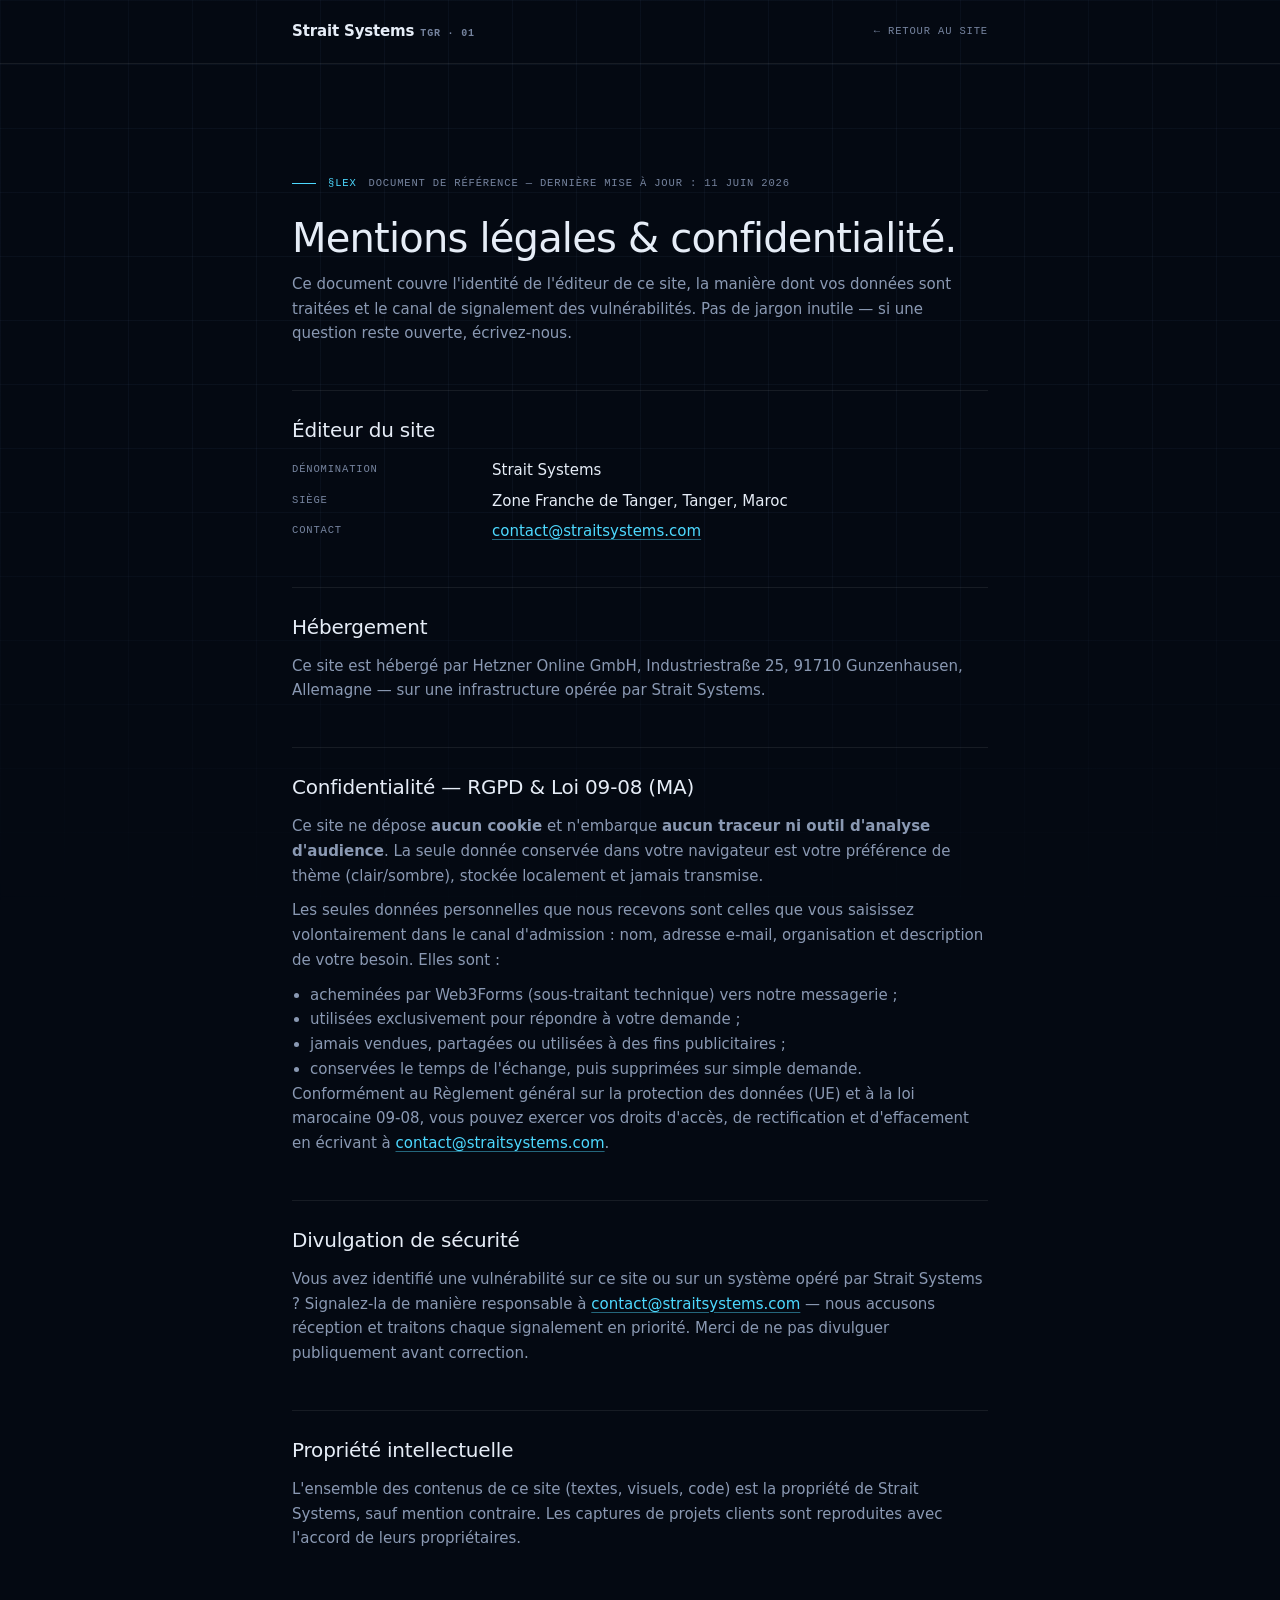
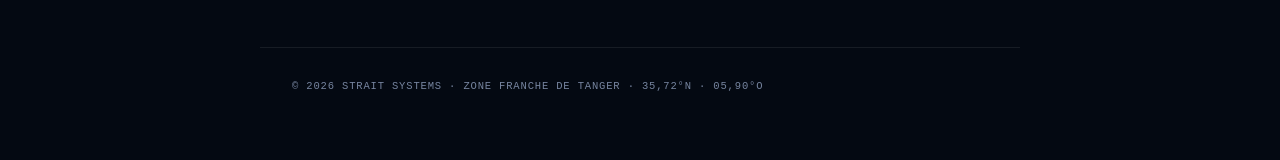
==== commit 07ef9adc: "Contact: replace personal address with contact@straitsystems.com Careers mailto, legal/GDPR/security" ====
--- a/legal.html
+++ b/legal.html
@@ -75,7 +75,7 @@
         <dt>Siège</dt>
         <dd>Zone Franche de Tanger, Tanger, Maroc</dd>
         <dt>Contact</dt>
-        <dd><a href="mailto:mohamed.zitan@straitsystems.com">mohamed.zitan@straitsystems.com</a></dd>
+        <dd><a href="mailto:contact@straitsystems.com">contact@straitsystems.com</a></dd>
       </dl>
 
       <h2 id="hebergement">Hébergement</h2>
@@ -107,14 +107,14 @@
         Conformément au Règlement général sur la protection des données (UE)
         et à la loi marocaine 09-08, vous pouvez exercer vos droits d'accès,
         de rectification et d'effacement en écrivant à
-        <a href="mailto:mohamed.zitan@straitsystems.com">mohamed.zitan@straitsystems.com</a>.
+        <a href="mailto:contact@straitsystems.com">contact@straitsystems.com</a>.
       </p>
 
       <h2 id="securite">Divulgation de sécurité</h2>
       <p>
         Vous avez identifié une vulnérabilité sur ce site ou sur un système
         opéré par Strait Systems ? Signalez-la de manière responsable à
-        <a href="mailto:mohamed.zitan@straitsystems.com?subject=%5BS%C3%89CURIT%C3%89%5D%20Divulgation%20responsable">mohamed.zitan@straitsystems.com</a>
+        <a href="mailto:contact@straitsystems.com?subject=%5BS%C3%89CURIT%C3%89%5D%20Divulgation%20responsable">contact@straitsystems.com</a>
         — nous accusons réception et traitons chaque signalement en priorité.
         Merci de ne pas divulguer publiquement avant correction.
       </p>
--- a/styles.css
+++ b/styles.css
@@ -46,14 +46,13 @@
 }
 
 :root {
-  /* Spacing scale — tweakable via panel */
+  /* Spacing scale */
   --space-unit: 8px;
   --section-pad: 120px;
   --gutter: 32px;
   --maxw: 1440px;
 
   /* Type scale */
-  --fs-display: clamp(48px, 6.6vw, 96px);
   --fs-h2: clamp(32px, 3.4vw, 52px);
   --fs-h3: 22px;
   --fs-body: 16px;
@@ -165,6 +164,22 @@
 button { font: inherit; color: inherit; }
 ::selection { background: var(--accent-glow); color: var(--fg); }
 
+/* ---------- SKIP LINK ---------- */
+.skip-link {
+  position: fixed;
+  left: 16px;
+  top: -56px;
+  z-index: 300;
+  padding: 10px 16px;
+  background: var(--bg-1);
+  border: 1px solid var(--line-strong);
+  border-radius: var(--r-md);
+  color: var(--fg);
+  font-size: 13.5px;
+  transition: top 160ms var(--ease);
+}
+.skip-link:focus-visible { top: 16px; }
+
 /* ---------- BACKDROP GRID ---------- */
 .backdrop-grid {
   position: fixed;
@@ -293,12 +308,19 @@
 .theme-toggle {
   width: 32px; height: 32px;
   display: grid; place-items: center;
+  position: relative;
   background: transparent;
   border: 1px solid var(--line);
   border-radius: var(--r-md);
   cursor: pointer;
   color: var(--fg-dim);
   transition: all 160ms var(--ease);
+}
+/* invisible hit-area extension — 32px visual, 44px touch target */
+.theme-toggle::before {
+  content: "";
+  position: absolute;
+  inset: -6px;
 }
 .theme-toggle:hover {
   color: var(--fg);
@@ -414,6 +436,7 @@
   position: relative;
   width: 100%;
   height: calc(100vh - 64px);
+  height: calc(100svh - 64px);
   min-height: 560px;
   max-height: 880px;
   overflow: hidden;
@@ -544,7 +567,7 @@
   font-size: 10.5px;
   letter-spacing: 0.14em;
   text-transform: uppercase;
-  color: #54607a;
+  color: #8a99b3;
   display: inline-flex;
   align-items: center;
   gap: 10px;
@@ -622,148 +645,6 @@
   background: rgba(255, 255, 255, 0.65);
   border-color: rgba(0, 123, 182, 0.32);
 }
-
-/* ---------- LEGACY HERO (kept for any tweaks panel previews) ---------- */
-.hero {
-  padding-top: 88px;
-  padding-bottom: 80px;
-  position: relative;
-  overflow: hidden;
-}
-
-.hero-grid {
-  display: grid;
-  grid-template-columns: 1.05fr 1fr;
-  gap: 80px;
-  align-items: center;
-}
-
-.hero-meta {
-  display: flex;
-  flex-direction: column;
-  gap: 8px;
-  margin-bottom: 40px;
-}
-.hero-meta-row {
-  display: flex;
-  gap: 32px;
-  color: var(--fg-faint);
-}
-.hero-meta-row span:first-child { color: var(--fg-dim); }
-
-.hero h1 {
-  font-size: var(--fs-display);
-  font-weight: 400;
-  letter-spacing: -0.035em;
-  line-height: 0.96;
-  text-wrap: balance;
-}
-.hero h1 em {
-  font-style: normal;
-  color: var(--accent);
-  position: relative;
-}
-.hero h1 em::after {
-  content: "";
-  position: absolute;
-  left: 0; right: 0; bottom: -2px;
-  height: 1px;
-  background: var(--accent);
-  opacity: 0.5;
-}
-
-.hero-sub {
-  margin-top: 28px;
-  font-size: 19px;
-  line-height: 1.55;
-  color: var(--fg-dim);
-  max-width: 56ch;
-}
-
-.hero-actions {
-  display: flex;
-  gap: 12px;
-  margin-top: 40px;
-  flex-wrap: wrap;
-}
-
-.hero-stats {
-  margin-top: 64px;
-  display: grid;
-  grid-template-columns: repeat(4, 1fr);
-  gap: 0;
-  border-top: 1px solid var(--line);
-}
-.hero-stat {
-  padding: 20px 16px 0 0;
-}
-.hero-stat-num {
-  font-size: 28px;
-  font-weight: 500;
-  letter-spacing: -0.02em;
-  color: var(--fg);
-  font-feature-settings: "tnum";
-  font-variant-numeric: tabular-nums;
-}
-.hero-stat-label {
-  margin-top: 4px;
-  color: var(--fg-faint);
-}
-
-/* ---------- HERO VISUAL — convergence grid ---------- */
-.convergence {
-  position: relative;
-  aspect-ratio: 1 / 1.05;
-  background: var(--bg-1);
-  border: 1px solid var(--line);
-  border-radius: var(--r-md);
-  overflow: hidden;
-  box-shadow:
-    inset 0 1px 0 rgba(255, 255, 255, 0.02),
-    0 30px 80px -30px rgba(0, 0, 0, 0.5);
-}
-
-.convergence::before {
-  content: "";
-  position: absolute;
-  inset: 0;
-  background-image:
-    linear-gradient(to right, var(--grid-line-strong) 1px, transparent 1px),
-    linear-gradient(to bottom, var(--grid-line-strong) 1px, transparent 1px);
-  background-size: 32px 32px;
-  pointer-events: none;
-}
-
-.convergence-corners > span {
-  position: absolute;
-  width: 14px; height: 14px;
-  border: 1px solid var(--accent);
-  pointer-events: none;
-}
-.convergence-corners > span:nth-child(1) { top: 10px; left: 10px; border-right: 0; border-bottom: 0; }
-.convergence-corners > span:nth-child(2) { top: 10px; right: 10px; border-left: 0; border-bottom: 0; }
-.convergence-corners > span:nth-child(3) { bottom: 10px; left: 10px; border-right: 0; border-top: 0; }
-.convergence-corners > span:nth-child(4) { bottom: 10px; right: 10px; border-left: 0; border-top: 0; }
-
-.convergence-label {
-  position: absolute;
-  font-family: "JetBrains Mono", monospace;
-  font-size: 10px;
-  letter-spacing: 0.1em;
-  text-transform: uppercase;
-  color: var(--fg-faint);
-  padding: 6px 10px;
-  background: var(--bg-1);
-}
-.convergence-label.tl { top: 22px; left: 36px; }
-.convergence-label.br { bottom: 22px; right: 36px; }
-.convergence-label.tr {
-  top: 22px; right: 36px;
-  color: var(--accent);
-  border: 1px solid var(--line-accent);
-}
-
-.convergence svg { position: absolute; inset: 0; width: 100%; height: 100%; }
 
 /* ---------- DUAL ENGINE ---------- */
 .dual {
@@ -1437,7 +1318,7 @@
 
 /* ---------- RESPONSIVE FALLBACKS (this is a desktop prototype) ---------- */
 @media (max-width: 1100px) {
-  .hero-grid, .anchor { grid-template-columns: 1fr; gap: 56px; }
+  .anchor { grid-template-columns: 1fr; gap: 56px; }
   .dual { grid-template-columns: 1fr; }
   .engine + .engine { border-left: 0; border-top: 1px solid var(--line); }
   .projects { grid-template-columns: 1fr 1fr; }
@@ -1465,6 +1346,7 @@
   /* ---------- HERO E4 ---------- */
   .hero-e4 {
     height: calc(100vh - 56px);
+    height: calc(100svh - 56px);
     min-height: 520px;
     max-height: none;
   }
@@ -1663,6 +1545,7 @@
   width: calc(100% - 40px);
   max-width: 540px;
   max-height: calc(100vh - 80px);
+  max-height: calc(100svh - 80px);
   overflow-y: auto;
   background: var(--bg-1);
   border: 1px solid var(--line-strong);
@@ -1728,6 +1611,7 @@
 }
 .channel-close {
   flex-shrink: 0;
+  position: relative;
   background: transparent;
   border: 1px solid var(--line-strong);
   border-radius: var(--r-sm);
@@ -1738,6 +1622,12 @@
   padding: 5px 8px;
   cursor: pointer;
   transition: color 160ms var(--ease), border-color 160ms var(--ease);
+}
+/* invisible hit-area extension — ~24px visual, 44px touch target */
+.channel-close::before {
+  content: "";
+  position: absolute;
+  inset: -10px;
 }
 .channel-close:hover { color: var(--accent); border-color: var(--accent); }
 
@@ -2008,3 +1898,19 @@
   .channel-console .log { height: 208px; }
   .channel-trace-actions { flex-direction: column; }
 }
+
+/* ========================================================================
+   REDUCED MOTION — global
+   The hero canvas loop and the modal entrances are already gated in their
+   own code; this covers everything ambient (pulsing dots, log entrances,
+   smooth scrolling).
+   ======================================================================== */
+@media (prefers-reduced-motion: reduce) {
+  html, .log { scroll-behavior: auto; }
+  .status-dot,
+  .hero-e4 .hud .dot,
+  .sandbox-console-head .live i,
+  .channel-console-head .live i,
+  .channel-secure i,
+  .log-line { animation: none; }
+}
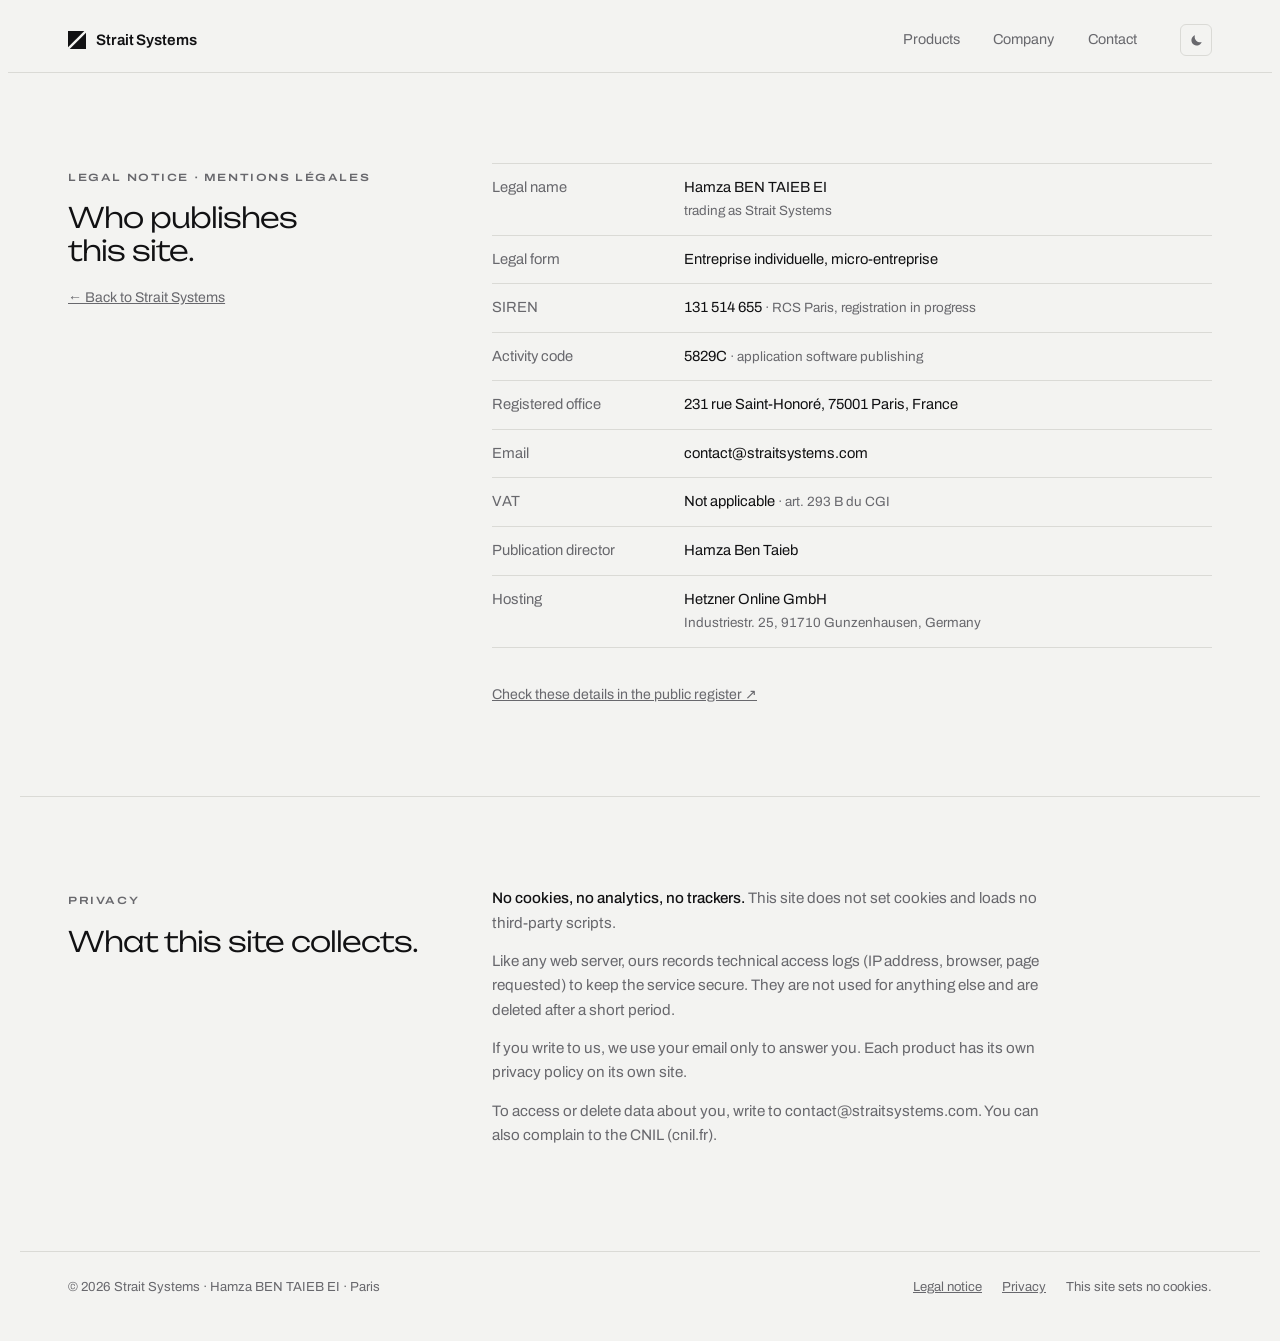
==== commit a618a4b7: "Rebuild as the Strait Systems parent-company site Ledger layout, live service map fed by a server-si" ====
--- a/legal.html
+++ b/legal.html
@@ -1,135 +1,388 @@
-<!DOCTYPE html>
-<html lang="fr" data-theme="dark">
+<!doctype html>
+<html lang="en">
 <head>
-  <meta charset="UTF-8" />
-  <meta name="viewport" content="width=device-width, initial-scale=1, viewport-fit=cover" />
-
-  <title>Mentions légales &amp; Confidentialité | Strait Systems</title>
-  <meta name="description" content="Mentions légales, politique de confidentialité (RGPD · Loi 09-08) et divulgation de sécurité de Strait Systems, Zone Franche de Tanger, Maroc." />
-  <link rel="canonical" href="https://straitsystems.com/legal.html" />
-  <meta name="robots" content="index, follow" />
-
-  <script>
-    // restore the visitor's theme choice before first paint (same key as app.js)
-    try {
-      var t = localStorage.getItem('strait.theme');
-      if (t === 'light' || t === 'dark') document.documentElement.setAttribute('data-theme', t);
-    } catch (e) {}
-  </script>
-
-  <link rel="icon" type="image/svg+xml" href="/favicon.svg" />
-  <link rel="shortcut icon" href="/favicon.svg" />
-  <link rel="stylesheet" href="styles.css" />
-  <style>
-    .doc { max-width: 760px; margin: 0 auto; padding: 64px var(--gutter) 96px; }
-    .doc h1 { font-size: clamp(28px, 3.4vw, 40px); font-weight: 500; letter-spacing: -0.02em; line-height: 1.1; margin: 24px 0 12px; }
-    .doc h2 { font-size: 20px; font-weight: 500; letter-spacing: -0.01em; margin: 44px 0 12px; padding-top: 24px; border-top: 1px solid var(--line); }
-    .doc p, .doc li { color: var(--fg-dim); font-size: 15px; line-height: 1.65; }
-    .doc p + p { margin-top: 10px; }
-    .doc ul { margin: 10px 0 0 18px; }
-    .doc a { color: var(--accent); text-decoration: underline; text-underline-offset: 3px; text-decoration-color: rgba(77, 217, 255, 0.45); }
-    .doc a:hover { text-decoration-color: currentColor; }
-    [data-theme="light"] .doc a { text-decoration-color: rgba(0, 123, 182, 0.45); }
-    .doc dl { display: grid; grid-template-columns: 180px 1fr; gap: 8px 20px; margin-top: 14px; }
-    .doc dt { font-family: "JetBrains Mono", ui-monospace, monospace; font-size: 10.5px; letter-spacing: 0.08em; text-transform: uppercase; color: var(--fg-faint); padding-top: 3px; }
-    .doc dd { color: var(--fg); font-size: 15px; }
-    .doc-nav { display: flex; align-items: center; justify-content: space-between; height: 64px; border-bottom: 1px solid var(--line); }
-    .doc-nav-inner { max-width: 760px; margin: 0 auto; padding: 0 var(--gutter); width: 100%; display: flex; align-items: center; justify-content: space-between; }
-    .doc-foot { max-width: 760px; margin: 0 auto; padding: 24px var(--gutter) 64px; border-top: 1px solid var(--line); }
-    @media (max-width: 700px) { .doc dl { grid-template-columns: 1fr; gap: 2px 0; } .doc dd { margin-bottom: 10px; } }
-  </style>
-</head>
-<body>
-  <div class="backdrop-grid"></div>
-
-  <div class="page">
-    <nav class="doc-nav">
-      <div class="doc-nav-inner">
-        <a href="/" class="brand">
-          <span class="brand-name">
-            Strait Systems
-            <small>TGR · 01</small>
-          </span>
-        </a>
-        <a href="/" class="mono-xs">← retour au site</a>
+<meta charset="utf-8">
+<meta name="viewport" content="width=device-width,initial-scale=1">
+<meta name="description" content="Legal notice and privacy for straitsystems.com, published by Hamza BEN TAIEB EI (Strait Systems), Paris.">
+<link rel="canonical" href="https://straitsystems.com/legal.html">
+<link rel="icon" href="/favicon.svg" type="image/svg+xml">
+<meta name="theme-color" content="#F3F3F1" media="(prefers-color-scheme: light)">
+<meta name="theme-color" content="#0F0F11" media="(prefers-color-scheme: dark)">
+<meta property="og:type" content="website">
+<meta property="og:site_name" content="Strait Systems">
+<meta property="og:title" content="Legal notice · Strait Systems">
+<meta property="og:description" content="Legal notice and privacy for straitsystems.com, published by Hamza BEN TAIEB EI (Strait Systems), Paris.">
+<meta property="og:url" content="https://straitsystems.com/legal.html">
+<meta property="og:image" content="https://straitsystems.com/og-image.png">
+<meta name="twitter:card" content="summary_large_image">
+<title>Legal notice · Strait Systems</title>
+<link rel="preload" href="/fonts/unbounded-latin-var.woff2" as="font" type="font/woff2" crossorigin>
+<link rel="preload" href="/fonts/archivo-latin-var.woff2" as="font" type="font/woff2" crossorigin>
+<style>
+@font-face{font-family:"Unbounded";font-style:normal;font-weight:200 700;font-display:swap;src:url(/fonts/unbounded-latin-var.woff2) format("woff2")}
+@font-face{font-family:"Archivo";font-style:normal;font-weight:100 900;font-stretch:62% 125%;font-display:swap;src:url(/fonts/archivo-latin-var.woff2) format("woff2")}
+</style>
+<style>
+/* Layout: a precise ledger. Neutral frame, hairlines, small confident type.
+   Signature: the Strait mark as an object; its channel carries the three product colours and opens under the cursor.
+   Radius rule: nothing above 12px. */
+:root{
+  --bg:#F3F3F1; --surface:#FFFFFF; --fg:#111113; --muted:#68686D; --line:#DADAD6; --line-2:#E7E7E3;
+  --mark-a:#111113; --mark-b:#3A3A40;
+  --hb:#DD5A2E; --ra:#C3923C; --rs:#2E54C6;
+  --tint:8%;
+  --display:"Unbounded", "Arial Black", Arial, sans-serif;
+  --text:"Archivo", "Helvetica Neue", Arial, sans-serif;
+  --wrap:1240px; --gutter:clamp(16px,4vw,48px);
+  --r-sm:6px; --r:10px; --r-lg:12px;
+}
+@media (prefers-color-scheme: dark){
+  :root:not([data-theme="light"]){--bg:#0F0F11; --surface:#17171A; --fg:#ECECE9; --muted:#8E8E94; --line:#29292E; --line-2:#202024; --mark-a:#ECECE9; --mark-b:#9A9AA0; --tint:14%; color-scheme:dark}
+}
+:root[data-theme="dark"]{--bg:#0F0F11; --surface:#17171A; --fg:#ECECE9; --muted:#8E8E94; --line:#29292E; --line-2:#202024; --mark-a:#ECECE9; --mark-b:#9A9AA0; --tint:14%; color-scheme:dark}
+
+*{box-sizing:border-box}
+body{background:var(--bg);color:var(--fg);font-family:var(--text);font-size:16px;line-height:1.6;-webkit-font-smoothing:antialiased;text-rendering:optimizeLegibility}
+a{color:inherit}
+:focus-visible{outline:2px solid var(--fg);outline-offset:3px;border-radius:2px}
+h1,h2,h3,h4,p{margin:0;font-weight:inherit}
+h1,h2,h3{text-wrap:balance}
+.wrap{max-width:var(--wrap);margin-inline:auto;padding-inline:var(--gutter)}
+.cap{font-stretch:125%;font-weight:600;font-size:.66rem;letter-spacing:.15em;text-transform:uppercase;color:var(--muted)}
+.disp{font-family:var(--display);font-weight:300;letter-spacing:-.035em}
+
+/* bar */
+.bar{border-bottom:1px solid var(--line)}
+.bar .wrap{display:flex;justify-content:space-between;align-items:center;gap:20px;height:64px}
+.brand{display:flex;align-items:center;gap:10px;text-decoration:none;font-weight:600;font-size:.95rem;letter-spacing:-.005em}
+.brand svg{width:18px;height:18px}
+.bar nav{display:flex;gap:clamp(16px,2.6vw,34px);font-size:.9rem}
+.bar nav a{text-decoration:none;color:var(--muted);transition:color .2s}
+.bar nav a:hover{color:var(--fg)}
+@media (max-width:600px){.bar nav a:not(:last-of-type){display:none}}
+.theme{display:inline-grid;place-items:center;width:32px;height:32px;margin-left:clamp(4px,1vw,10px);border:1px solid var(--line);border-radius:var(--r-sm);background:none;color:var(--muted);cursor:pointer;padding:0;align-self:center}
+.theme:hover{color:var(--fg);border-color:var(--muted)}
+.theme svg{width:15px;height:15px}
+.theme .sun{display:none}
+:root[data-theme="dark"] .theme .sun{display:block}:root[data-theme="dark"] .theme .moon{display:none}
+@media (prefers-color-scheme: dark){:root:not([data-theme="light"]) .theme .sun{display:block}:root:not([data-theme="light"]) .theme .moon{display:none}}
+.bar nav{align-items:center}
+
+
+/* hero */
+.hero .wrap{display:grid;grid-template-columns:minmax(0,7fr) minmax(0,5fr);gap:clamp(40px,6vw,96px);align-items:center;padding-block:clamp(56px,8vw,112px)}
+@media (max-width:880px){.hero .wrap{grid-template-columns:minmax(0,1fr)}}
+.hero h1{font-size:clamp(2rem,3.5vw,3.1rem);line-height:1.1;margin-top:20px;max-width:14em}
+.hero .sub{margin-top:24px;font-size:1.08rem;color:var(--muted);max-width:33em}
+.hero .sub b{color:var(--fg);font-weight:500}
+.act{display:flex;flex-wrap:wrap;gap:12px;align-items:center;margin-top:34px}
+.btn{display:inline-flex;align-items:center;gap:10px;height:44px;padding:0 18px;border-radius:var(--r-sm);text-decoration:none;font-weight:600;font-size:.92rem;background:var(--fg);color:var(--bg);transition:opacity .2s}
+.btn:hover{opacity:.86}
+.ghost{text-decoration:none;font-size:.92rem;font-weight:500;padding:10px 4px;border-bottom:1px solid var(--line);transition:border-color .2s}
+.ghost:hover{border-color:var(--fg)}
+.mark-wrap{display:grid;justify-items:center;gap:16px}
+.mark{width:min(100%,360px);aspect-ratio:1;display:block;overflow:visible;touch-action:none}
+.mark .a,.mark .b{transition:transform .5s cubic-bezier(.2,.7,.1,1)}
+.mark-cap{font-size:.78rem;color:var(--muted);text-align:center;max-width:24em}
+.mark-cap i{font-style:normal;font-weight:600;color:var(--fg)}
+@media (max-width:880px){.mark{width:min(64%,260px)}.mark-wrap{justify-items:start}.mark-cap{text-align:left}}
+
+/* section heads */
+.sec{border-top:1px solid var(--line)}
+.head{display:flex;justify-content:space-between;align-items:baseline;gap:16px;padding-block:22px}
+
+/* products */
+.prod{display:grid;grid-template-columns:minmax(0,4fr) minmax(0,8fr);gap:clamp(28px,5vw,72px);padding-block:clamp(40px,6vw,80px);border-top:1px solid var(--line-2)}
+@media (max-width:900px){.prod{grid-template-columns:minmax(0,1fr)}}
+.meta{display:flex;flex-direction:column;gap:18px;min-width:0}
+.pname{display:flex;align-items:center;gap:12px}
+.pname h3{font-size:clamp(1.4rem,2vw,1.8rem);line-height:1.1}
+.dot{width:10px;height:10px;border-radius:2px;background:var(--c);flex:none}
+.line{font-weight:600;font-size:1.02rem;line-height:1.35}
+.desc{color:var(--muted);font-size:.95rem;max-width:30em}
+.spec{display:grid;grid-template-columns:7em minmax(0,1fr);margin:6px 0 0;border-top:1px solid var(--line)}
+.spec dt,.spec dd{margin:0;padding:9px 0;border-bottom:1px solid var(--line);font-size:.88rem}
+.spec dt{color:var(--muted)}
+.spec dd{font-variant-numeric:tabular-nums}
+.state{display:inline-flex;align-items:center;gap:8px}
+.state::before{content:"";width:6px;height:6px;border-radius:1px;background:var(--s)}
+.live{--s:#2F9A5E}.review{--s:#D49A2A}.beta{--s:#4F7BE8}
+.go{align-self:flex-start;display:inline-flex;gap:8px;text-decoration:none;font-weight:600;font-size:.9rem;border-bottom:1px solid var(--line);padding-bottom:3px;transition:border-color .2s}
+.go:hover{border-color:var(--c)}
+.shot{min-width:0;background:color-mix(in srgb,var(--c) var(--tint),var(--surface));border:1px solid var(--line);border-radius:var(--r-lg);padding:clamp(14px,3.4vw,44px);align-self:start}
+.win{border-radius:var(--r);overflow:hidden;box-shadow:0 1px 2px rgba(0,0,0,.12),0 12px 32px -12px rgba(0,0,0,.28)}
+@media (prefers-reduced-motion:no-preference){.win{transition:transform .5s cubic-bezier(.2,.7,.1,1),box-shadow .5s}.prod:hover .win{transform:translateY(-4px);box-shadow:0 1px 2px rgba(0,0,0,.12),0 24px 48px -16px rgba(0,0,0,.32)}}
+.hb{--c:var(--hb)}.ra{--c:var(--ra)}.rs{--c:var(--rs)}
+
+/* Headerbench window (light UI, as shipped) */
+.hbw{background:#fff;color:#1D2330;font-size:12.5px;line-height:1.4}
+.hbw .tb{display:flex;align-items:center;gap:20px;padding:10px 14px;border-bottom:1px solid #E7E9EE;color:#5B6474;white-space:nowrap;overflow:hidden}
+.hbw .logo{display:flex;align-items:center;gap:7px;color:#1D2330;font-weight:600}
+.hbw .logo i{width:15px;height:11px;border-radius:3px;background:#2563EB;box-shadow:inset 0 -4px 0 #93B4F8}
+.hbw .tb .on{color:#1E4FD0;background:#EAF1FF;padding:3px 9px;border-radius:6px;font-weight:500}
+.hbw .body{display:grid;grid-template-columns:170px minmax(0,1fr)}
+.hbw .side{border-right:1px solid #E7E9EE;padding:10px 8px;display:grid;gap:3px;align-content:start;background:#FBFBFD}
+.hbw .pf{display:grid;grid-template-columns:18px minmax(0,1fr) auto;gap:8px;align-items:center;padding:6px 7px;border-radius:6px}
+.hbw .pf.sel{background:#EAF1FF;color:#1E4FD0}
+.hbw .pf .ic{width:18px;height:18px;border-radius:4px;color:#fff;font-size:9.5px;font-weight:700;display:grid;place-items:center}
+.hbw .main{padding:14px 16px 16px;min-width:0}
+.hbw .ph{display:flex;justify-content:space-between;align-items:flex-start;gap:12px}
+.hbw .ph h4{font-size:15.5px;font-weight:600;display:flex;align-items:center;gap:8px}
+.hbw .badge{font-size:9px;font-weight:700;letter-spacing:.06em;border:1px solid #E0A06A;color:#B5651D;padding:1px 5px;border-radius:3px}
+.hbw .sub{color:#6B7384;font-size:11.5px;margin-top:2px}
+.hbw .tabs{display:flex;gap:18px;margin-top:12px;border-bottom:1px solid #E7E9EE;color:#5B6474;white-space:nowrap;overflow:hidden}
+.hbw .tabs span{padding-bottom:8px}
+.hbw .tabs .on{color:#1E4FD0;box-shadow:inset 0 -2px 0 #2563EB}
+.hbw .tabs em{font-style:normal;font-size:9.5px;background:#EEF1F6;color:#5B6474;border-radius:4px;padding:1px 5px;margin-left:4px}
+.hbw table{width:100%;border-collapse:collapse;margin-top:6px;table-layout:fixed}
+.hbw td{padding:7px 6px 7px 0;border-bottom:1px solid #F0F1F4;vertical-align:middle}
+.hbw .fld{display:block;border:1px solid #DCDFE6;border-radius:5px;padding:4px 7px;font-family:ui-monospace,"SFMono-Regular",Menlo,monospace;font-size:11px;white-space:nowrap;overflow:hidden;text-overflow:ellipsis}
+.hbw .sw{display:inline-block;width:24px;height:14px;border-radius:7px;background:#2563EB;position:relative;vertical-align:middle}
+.hbw .sw::after{content:"";position:absolute;top:2px;right:2px;width:10px;height:10px;border-radius:5px;background:#fff}
+.hbw .sw.off{background:#D5D9E0}.hbw .sw.off::after{right:auto;left:2px}
+@media (max-width:640px){.hbw .body{grid-template-columns:minmax(0,1fr)}.hbw .side{display:none}.hbw .c-act{display:none}}
+
+/* Rashomon window (its own dark UI) */
+.raw{background:#101114;color:#E7E3DA;padding:18px 20px 16px}
+.raw .rh{display:flex;justify-content:space-between;gap:12px;font-stretch:112%;font-size:10px;letter-spacing:.14em;text-transform:uppercase;color:#8A857B}
+.raw .rh b{color:#F2B35B;font-weight:600}
+.raw .plot{overflow-x:auto;margin-top:6px}
+.raw svg{display:block;width:100%;min-width:500px;height:auto}
+.raw svg text{font-family:var(--text);font-size:12.5px;fill:#8A857B;font-variant-numeric:tabular-nums}
+.raw svg .v{fill:#E7E3DA}.raw svg .a{fill:#F2B35B}
+.raw .ft{display:flex;justify-content:space-between;gap:12px;flex-wrap:wrap;margin-top:8px;font-size:11.5px;color:#8A857B}
+.raw .ft b{color:#F2B35B;font-weight:600}
+
+/* Renov Shield window (light UI) */
+.rsw{background:#fff;color:#0F1B3D;font-size:13px}
+.rsw .rh{display:flex;justify-content:space-between;align-items:center;gap:12px;padding:12px 16px;border-bottom:1px solid #E6EAF2}
+.rsw .rh b{font-weight:700}
+.rsw .ok{font-size:10.5px;font-weight:700;letter-spacing:.06em;color:#0E7A45;background:#E3F5EB;padding:3px 8px;border-radius:4px}
+.rsw .m{padding:11px 16px 2px;color:#5A6784;font-size:12px}
+.rsw ul{list-style:none;margin:0;padding:2px 16px 6px}
+.rsw li{display:grid;grid-template-columns:minmax(0,1fr) auto 16px;gap:14px;align-items:center;padding:9px 0;border-bottom:1px solid #EEF1F6}
+.rsw li span:nth-child(2){font-variant-numeric:tabular-nums;font-weight:600}
+.rsw li svg{width:15px;height:15px;color:#0E7A45}
+.rsw .tot{display:flex;justify-content:space-between;gap:12px;flex-wrap:wrap;padding:11px 16px 14px;font-size:12px;color:#5A6784}
+.rsw .tot b{color:#0F1B3D}
+
+/* principles ledger */
+.how .wrap,.company .wrap,.contact .wrap{display:grid;grid-template-columns:minmax(0,4fr) minmax(0,8fr);gap:clamp(28px,5vw,72px);padding-block:clamp(56px,8vw,104px)}
+@media (max-width:900px){.how .wrap,.company .wrap,.contact .wrap{grid-template-columns:minmax(0,1fr)}}
+.sec h2{font-size:clamp(1.4rem,2vw,1.8rem);line-height:1.15;margin-top:14px;max-width:12em}
+.rules{margin:0;border-top:1px solid var(--line)}
+.rules div{display:grid;grid-template-columns:minmax(0,15em) minmax(0,1fr);gap:8px 32px;padding:18px 0;border-bottom:1px solid var(--line)}
+@media (max-width:600px){.rules div{grid-template-columns:minmax(0,1fr)}}
+.rules dt{font-weight:600}
+.rules dd{margin:0;color:var(--muted)}
+
+/* company */
+.person{display:flex;gap:16px;align-items:center;margin-top:28px}
+.pic{width:56px;height:56px;border-radius:var(--r);background:var(--surface);border:1px solid var(--line);display:grid;place-items:center;font-family:var(--display);font-size:.85rem;color:var(--muted)}
+.person b{display:block;font-weight:600}
+.person span{color:var(--muted);font-size:.9rem}
+.bio{margin-top:18px;color:var(--muted);font-size:.95rem;max-width:30em}
+.ext{display:flex;gap:20px;margin-top:16px;font-size:.88rem}
+.ext a{color:var(--muted);text-decoration:none}
+.ext a:hover{color:var(--fg)}
+.register{margin:0;display:grid;grid-template-columns:minmax(0,12em) minmax(0,1fr);border-top:1px solid var(--line)}
+.register dt,.register dd{margin:0;padding:12px 0;border-bottom:1px solid var(--line);font-size:.92rem}
+.register dt{color:var(--muted);padding-right:16px}
+.register dd{font-variant-numeric:tabular-nums}
+.register dd small{color:var(--muted);font-size:.84rem}
+@media (max-width:560px){.register{grid-template-columns:minmax(0,1fr)}.register dt{border-bottom:0;padding-bottom:0}.register dd{padding-top:3px}}
+.verify{display:inline-block;margin-top:16px;font-size:.88rem;color:var(--muted)}
+.verify:hover{color:var(--fg)}
+
+/* contact */
+.mails{border-top:1px solid var(--line)}
+.mail{display:grid;grid-template-columns:minmax(0,12em) minmax(0,1fr) auto;gap:12px;align-items:center;padding:14px 0;border-bottom:1px solid var(--line);font-size:.95rem}
+.mail span{color:var(--muted)}
+.mail code{font-family:var(--text);font-weight:500;overflow:hidden;text-overflow:ellipsis;white-space:nowrap;user-select:all}
+.copy{font:inherit;font-stretch:125%;font-size:.6rem;font-weight:600;letter-spacing:.14em;text-transform:uppercase;border:1px solid var(--line);background:none;color:var(--muted);padding:6px 10px;border-radius:var(--r-sm);cursor:pointer}
+.copy:hover{color:var(--fg);border-color:var(--fg)}
+@media (max-width:560px){.mail{grid-template-columns:minmax(0,1fr) auto}.mail span{grid-column:1/-1}}
+.company .person{margin-top:0}
+footer .fnav{display:flex;gap:20px;flex-wrap:wrap}footer .fnav a{color:inherit}footer .fnav a:hover{color:var(--fg)}
+.regline{margin-top:28px;padding-top:16px;border-top:1px solid var(--line);font-size:.84rem;color:var(--muted);display:flex;flex-wrap:wrap;gap:6px 14px}.regline a{color:var(--fg);font-weight:500}
+footer .wrap{display:flex;justify-content:space-between;gap:16px;flex-wrap:wrap;padding-block:24px 36px;border-top:1px solid var(--line);font-size:.82rem;color:var(--muted)}
+.toast{position:fixed;left:50%;bottom:calc(20px + env(safe-area-inset-bottom,0px));transform:translateX(-50%);background:var(--fg);color:var(--bg);font-size:.84rem;padding:9px 14px;border-radius:var(--r-sm);z-index:9}
+
+/* ---- hero variants (prototype) ---- */
+.hero{border-bottom:0}
+.hv .wrap{display:grid;grid-template-columns:minmax(0,7fr) minmax(0,5fr);gap:clamp(40px,6vw,96px);align-items:center;padding-block:clamp(56px,8vw,112px)}
+@media (max-width:880px){.hv .wrap{grid-template-columns:minmax(0,1fr)}}
+/* A: technical figure */
+.fig{margin:0;border:1px solid var(--line);border-radius:var(--r-lg);background:var(--surface);padding:18px 18px 16px;display:grid;gap:12px}
+.fig-top{display:flex;justify-content:space-between}
+.fig .mark{width:100%;max-width:none}
+.fig .dim text{font-family:var(--text);font-size:13px;font-stretch:112%}
+.fig figcaption{font-size:.8rem;color:var(--muted);border-top:1px solid var(--line);padding-top:12px}
+.fig figcaption i{font-style:normal;font-weight:600;color:var(--fg)}
+/* B: shelf */
+.hv .wrap.wide{display:block}
+.b-top,.c-top{display:grid;grid-template-columns:minmax(0,7fr) minmax(0,5fr);gap:clamp(28px,5vw,80px);align-items:end}
+.b-top .sub,.c-top .sub{margin-top:0}
+@media (max-width:880px){.b-top,.c-top{grid-template-columns:minmax(0,1fr)}}
+.shelf{display:grid;grid-template-columns:repeat(3,minmax(0,1fr));gap:16px;margin-top:clamp(40px,5vw,64px)}
+@media (max-width:820px){.shelf{grid-template-columns:minmax(0,1fr)}}
+.tile{display:grid;text-decoration:none;border:1px solid var(--line);border-radius:var(--r-lg);overflow:hidden;background:var(--surface);transition:border-color .25s}
+.tile:hover{border-color:var(--c)}
+.crop{height:170px;background:color-mix(in srgb,var(--c) var(--tint),var(--surface));padding:22px 22px 0;overflow:hidden}
+.crop.dark{background:color-mix(in srgb,var(--c) 22%,#101114)}
+.mini{height:100%;border-radius:8px 8px 0 0;background:#fff;box-shadow:0 10px 30px -12px rgba(0,0,0,.35);padding:14px;display:grid;gap:9px;align-content:start;transition:transform .5s cubic-bezier(.2,.7,.1,1)}
+.tile:hover .mini{transform:translateY(-4px)}
+.mini .mb{height:8px;width:38%;border-radius:2px;background:#1D2330}
+.mini .ml{height:6px;border-radius:2px;background:#D5D9E0}.w60{width:60%}
+.mrow{display:grid;grid-template-columns:18px 1fr 1.6fr;gap:8px;align-items:center}
+.mrow i{height:10px;border-radius:5px;background:#2563EB}
+.mrow b{height:16px;border:1px solid #DCDFE6;border-radius:4px}
+.mrow b.s{width:30%}
+.ram{background:#101114;position:relative}
+.ram .axis{position:absolute;left:14px;right:14px;top:96px;height:1px;background:#2A2B30}
+.ram i{position:absolute;top:91px;width:10px;height:10px;border-radius:5px;background:#E7E3DA;margin-left:-5px}
+.ram i:nth-of-type(2){background:#7FB0E8;border-radius:1px}.ram i:nth-of-type(3){background:#86D3A3}.ram i:nth-of-type(4){background:#E8788A}
+.ram .med{position:absolute;left:64%;top:22px;bottom:30px;border-left:1px dashed #5B5850}
+.ram .br{position:absolute;left:14%;right:14%;top:118px;height:8px;border:1.2px solid #F2B35B;border-top:0}
+.rsm .chk{display:grid;grid-template-columns:1fr auto;gap:10px;align-items:center;padding:4px 0;border-bottom:1px solid #EEF1F6}
+.rsm .chk b{height:7px;width:70%;border-radius:2px;background:#D5DCEA}
+.rsm .chk em{width:12px;height:12px;border-radius:3px;background:#0E7A45}
+.tl{display:grid;grid-template-columns:auto minmax(0,1fr) auto;grid-template-rows:auto auto;column-gap:10px;align-items:center;padding:14px 16px 16px}
+.tl .dot{grid-row:1/3;align-self:start;margin-top:6px}
+.tl b{font-weight:600}
+.tl small{grid-column:2;color:var(--muted);font-size:.85rem}
+.tl svg{grid-column:3;grid-row:1/3;width:14px;height:14px;color:var(--muted);transition:transform .25s}
+.tile:hover .tl svg{transform:translateX(3px);color:var(--fg)}
+/* C: channel band */
+.hv[data-v="c"] .wrap{display:block;padding-block:clamp(56px,8vw,104px) 40px}
+.band{position:relative;height:clamp(200px,24vw,360px);overflow:hidden}
+.band svg{position:absolute;inset:0;width:100%;height:100%}
+.band .a,.band .b{transition:transform .6s cubic-bezier(.2,.7,.1,1)}
+.band-labels{position:absolute;left:0;right:0;bottom:18px;max-width:var(--wrap);margin-inline:auto;padding-inline:var(--gutter);display:flex;justify-content:space-between;pointer-events:none}
+.on-ink{color:var(--bg);opacity:.7}
+/* D: index */
+.dex{border-top:1px solid var(--fg)}
+.dex-h{display:flex;justify-content:space-between;padding:12px 0;border-bottom:1px solid var(--line)}
+.dex-r{display:grid;grid-template-columns:auto minmax(0,1fr) auto 16px;gap:14px;align-items:center;padding:16px 0;border-bottom:1px solid var(--line);text-decoration:none;transition:padding .25s}
+a.dex-r:hover{padding-left:8px}
+.dex-r b{display:block;font-weight:600}
+.dex-r small{display:block;color:var(--muted);font-size:.86rem}
+.dex-r svg{width:14px;height:14px;color:var(--muted)}
+.dex-r .state{font-size:.84rem;color:var(--muted)}
+.dex-r.next .dot{background:transparent;border:1px solid var(--muted)}
+.dex-r.next{color:var(--muted)}
+.dex-r.next .state::before{background:var(--muted)}
+/* switcher */
+.herosw{position:fixed;left:50%;transform:translateX(-50%);bottom:calc(16px + env(safe-area-inset-bottom,0px));z-index:8;display:flex;align-items:center;gap:4px;padding:5px 5px 5px 14px;border:1px solid var(--line);border-radius:var(--r);background:color-mix(in srgb,var(--surface) 94%,transparent);backdrop-filter:blur(10px);-webkit-backdrop-filter:blur(10px);box-shadow:0 8px 24px -10px rgba(0,0,0,.25)}
+.herosw .cap{margin-right:6px}
+.herosw button{font:inherit;font-size:.82rem;font-weight:500;border:0;background:none;color:var(--muted);padding:7px 12px;border-radius:var(--r-sm);cursor:pointer;white-space:nowrap}
+.herosw button[aria-pressed="true"]{background:var(--fg);color:var(--bg)}
+@media (max-width:560px){.herosw .cap{display:none}}
+
+/* ---- hero with interactive figure in the background (prototype: 4 variants) ---- */
+.bgh{position:relative;overflow:hidden;border-bottom:1px solid var(--line)}
+.bgh canvas{position:absolute;inset:0;width:100%;height:100%;display:block;
+  -webkit-mask-image:linear-gradient(90deg,transparent 0,transparent 30%,#000 58%);mask-image:linear-gradient(90deg,transparent 0,transparent 30%,#000 58%)}
+.bgh-in{position:relative;z-index:1;min-height:clamp(540px,46vw,700px);display:flex;flex-direction:column;justify-content:center;padding-block:clamp(64px,8vw,112px);pointer-events:none}
+.bgh-copy{max-width:min(560px,52%);pointer-events:auto}
+.bgh h1{font-size:clamp(2rem,3.5vw,3.1rem);line-height:1.1;margin-top:20px}
+.bgh .sub{margin-top:24px;font-size:1.06rem;color:var(--muted);max-width:32em}
+.bgh .sub b{color:var(--fg);font-weight:500}
+.bgh-hint{position:absolute;right:var(--gutter);bottom:24px}
+@media (max-width:860px){
+  .bgh canvas{-webkit-mask-image:linear-gradient(180deg,transparent 0,transparent 36%,#000 52%);mask-image:linear-gradient(180deg,transparent 0,transparent 36%,#000 52%)}
+  .bgh-in{min-height:0;justify-content:flex-start;padding-bottom:640px}
+  .bgh-copy{max-width:none}
+  .bgh-hint{display:none}
+}
+.bgsw{position:fixed;left:50%;transform:translateX(-50%);bottom:calc(16px + env(safe-area-inset-bottom,0px));z-index:8;display:flex;align-items:center;gap:4px;padding:5px 5px 5px 14px;border:1px solid var(--line);border-radius:var(--r);background:color-mix(in srgb,var(--surface) 94%,transparent);backdrop-filter:blur(10px);-webkit-backdrop-filter:blur(10px);box-shadow:0 8px 24px -10px rgba(0,0,0,.25);max-width:calc(100% - 24px);overflow-x:auto}
+.bgsw .cap{margin-right:6px;white-space:nowrap}
+.bgsw button{font:inherit;font-size:.82rem;font-weight:500;border:0;background:none;color:var(--muted);padding:7px 12px;border-radius:var(--r-sm);cursor:pointer;white-space:nowrap}
+.bgsw button[aria-pressed="true"]{background:var(--fg);color:var(--bg)}
+@media (max-width:560px){.bgsw .cap{display:none}}
+
+/* service map overlay */
+.nodes{position:absolute;inset:0;z-index:2;pointer-events:none}
+.legend{position:absolute;right:var(--gutter);bottom:22px;display:flex;gap:12px;align-items:baseline;font-size:.8rem;color:var(--muted)}
+@media (max-width:860px){.legend{display:none}}
+.node{position:absolute;left:0;top:0;pointer-events:auto;display:flex;flex-direction:row-reverse;align-items:center;gap:10px;background:none;border:0;padding:0;margin:-8px 0 0 -8px;cursor:pointer;font:inherit;color:var(--fg);text-align:left}
+.node i{width:16px;height:16px;border-radius:3px;background:var(--c);box-shadow:0 0 0 4px var(--bg),0 0 0 5px color-mix(in srgb,var(--c) 45%,transparent);flex:none;transition:box-shadow .25s}
+.node[aria-pressed="true"] i{box-shadow:0 0 0 4px var(--bg),0 0 0 6px var(--c)}
+.node span{display:grid;justify-items:end;text-align:right;line-height:1.2;background:color-mix(in srgb,var(--bg) 82%,transparent);padding:4px 6px;border-radius:4px}
+.node b{font-weight:600;font-size:.86rem}
+.node small{display:flex;align-items:center;gap:6px;font-size:.74rem;color:var(--muted)}
+.node small em,.card .ok em{width:6px;height:6px;border-radius:1px;background:#2F9A5E}
+.node.flip{flex-direction:row}.node.flip span{justify-items:start;text-align:left}
+.node.hb{--c:var(--hb)}.node.ra{--c:var(--ra)}.node.rs{--c:var(--rs)}
+.card{position:absolute;left:0;top:0;width:260px;pointer-events:auto;background:var(--surface);border:1px solid var(--line);border-top:2px solid var(--c);border-radius:var(--r);box-shadow:0 18px 40px -18px rgba(0,0,0,.35);padding:14px 16px 12px;transition:transform .35s cubic-bezier(.2,.7,.1,1);font-size:.86rem}
+.card.hb{--c:var(--hb)}.card.ra{--c:var(--ra)}.card.rs{--c:var(--rs)}
+.c-h{display:flex;justify-content:space-between;align-items:center;gap:10px}
+.c-h b{font-weight:600;font-size:.95rem}
+.card .ok{display:inline-flex;align-items:center;gap:6px;font-size:.76rem;color:var(--muted)}
+.card dl{display:grid;grid-template-columns:auto minmax(0,1fr);gap:6px 14px;margin:12px 0 0;padding-top:10px;border-top:1px solid var(--line)}
+.card dt{color:var(--muted)}.card dd{margin:0;font-variant-numeric:tabular-nums;text-align:right}
+.c-f{display:flex;justify-content:space-between;gap:10px;margin-top:12px;padding-top:10px;border-top:1px solid var(--line);font-weight:600;font-size:.84rem}
+.c-f a{text-decoration:none}.c-f a:hover{color:var(--c)}
+.c-n{margin-top:8px;font-size:.68rem;color:var(--muted)}
+@media (max-width:860px){.card{width:230px}}
+@media (prefers-reduced-motion:reduce){.card{transition:none}}
+</style>
+<style>
+.legal .wrap{display:grid;grid-template-columns:minmax(0,4fr) minmax(0,8fr);gap:clamp(28px,5vw,72px);padding-block:clamp(48px,7vw,96px);border-top:1px solid var(--line)}
+.legal:first-of-type .wrap{border-top:0}
+@media (max-width:900px){.legal .wrap{grid-template-columns:minmax(0,1fr)}}
+.legal h1,.legal h2{font-size:clamp(1.4rem,2.2vw,1.9rem);line-height:1.15;margin-top:14px}
+.legal p{color:var(--muted);font-size:.95rem;max-width:38em;margin:0 0 14px}
+.legal p b{color:var(--fg);font-weight:500}
+.legal .register{margin-bottom:20px}
+.back{display:inline-block;margin-top:20px;font-size:.88rem;color:var(--muted)}
+</style></head><body>
+<header class="bar">
+  <div class="wrap">
+    <a class="brand" href="./"><svg viewBox="0 0 32 32" aria-hidden="true"><polygon points="0,0 29,0 0,29" fill="currentColor"/><polygon points="32,3 32,32 3,32" fill="currentColor"/></svg>Strait Systems</a>
+    <nav aria-label="Sections"><a href="./#products">Products</a><a href="./#company">Company</a><a href="./#contact">Contact</a><button class="theme" type="button" id="theme" aria-label="Switch to dark mode"><svg class="moon" viewBox="0 0 16 16" aria-hidden="true"><path d="M13.5 9.6A5.6 5.6 0 0 1 6.4 2.5a5.6 5.6 0 1 0 7.1 7.1z" fill="currentColor"/></svg><svg class="sun" viewBox="0 0 16 16" aria-hidden="true"><circle cx="8" cy="8" r="3.2" fill="currentColor"/><g stroke="currentColor" stroke-width="1.4" stroke-linecap="round"><path d="M8 1v1.6M8 13.4V15M1 8h1.6M13.4 8H15M3 3l1.1 1.1M11.9 11.9 13 13M3 13l1.1-1.1M11.9 4.1 13 3"/></g></svg></button></nav>
+  </div>
+</header>
+<script>
+/* theme: follows the device until the visitor picks one; the choice is remembered on this device */
+(function(){var d=document.documentElement,b=document.getElementById('theme'),mq=window.matchMedia('(prefers-color-scheme: dark)');
+  try{var v=localStorage.getItem('theme');if(v==='light'||v==='dark')d.setAttribute('data-theme',v)}catch(e){}
+  function cur(){return d.getAttribute('data-theme')||(mq.matches?'dark':'light')}
+  function label(){b.setAttribute('aria-label',cur()==='dark'?'Switch to light mode':'Switch to dark mode')}
+  b.addEventListener('click',function(){var t=cur()==='dark'?'light':'dark';d.setAttribute('data-theme',t);try{localStorage.setItem('theme',t)}catch(e){}label()});
+  mq.addEventListener('change',label);label();})();
+</script>
+<main>
+  <section class="legal" id="notice">
+    <div class="wrap">
+      <div><span class="cap">Legal notice · Mentions légales</span><h1 class="disp">Who publishes this site.</h1><a class="back" href="./">← Back to Strait Systems</a></div>
+      <div>
+        <dl class="register">
+          <dt>Legal name</dt><dd>Hamza BEN TAIEB EI<br><small>trading as Strait Systems</small></dd>
+          <dt>Legal form</dt><dd>Entreprise individuelle, micro-entreprise</dd>
+          <dt>SIREN</dt><dd>131 514 655 <small>· RCS Paris, registration in progress</small></dd>
+          <dt>Activity code</dt><dd>5829C <small>· application software publishing</small></dd>
+          <dt>Registered office</dt><dd>231 rue Saint-Honoré, 75001 Paris, France</dd>
+          <dt>Email</dt><dd>contact@straitsystems.com</dd>
+          <dt>VAT</dt><dd>Not applicable <small>· art. 293 B du CGI</small></dd>
+          <dt>Publication director</dt><dd>Hamza Ben Taieb</dd>
+          <dt>Hosting</dt><dd>Hetzner Online GmbH<br><small>Industriestr. 25, 91710 Gunzenhausen, Germany</small></dd>
+        </dl>
+        <a class="verify" href="https://annuaire-entreprises.data.gouv.fr/entreprise/131514655">Check these details in the public register ↗</a>
       </div>
-    </nav>
-
-    <main class="doc">
-      <div class="section-eyebrow mono-xs" style="margin-top: 48px;">
-        <span class="index">§LEX</span>
-        <span>Document de référence — dernière mise à jour : 11 juin 2026</span>
+    </div>
+  </section>
+  <section class="legal" id="privacy">
+    <div class="wrap">
+      <div><span class="cap">Privacy</span><h2 class="disp">What this site collects.</h2></div>
+      <div>
+        <p><b>No cookies, no analytics, no trackers.</b> This site does not set cookies and loads no third-party scripts.</p>
+        <p>Like any web server, ours records technical access logs (IP address, browser, page requested) to keep the service secure. They are not used for anything else and are deleted after a short period.</p>
+        <p>If you write to us, we use your email only to answer you. Each product has its own privacy policy on its own site.</p>
+        <p>To access or delete data about you, write to contact@straitsystems.com. You can also complain to the CNIL (cnil.fr).</p>
       </div>
-      <h1>Mentions légales &amp; confidentialité.</h1>
-      <p>
-        Ce document couvre l'identité de l'éditeur de ce site, la manière dont
-        vos données sont traitées et le canal de signalement des
-        vulnérabilités. Pas de jargon inutile — si une question reste ouverte,
-        écrivez-nous.
-      </p>
-
-      <h2 id="editeur">Éditeur du site</h2>
-      <dl>
-        <dt>Dénomination</dt>
-        <dd>Strait Systems</dd>
-        <dt>Siège</dt>
-        <dd>Zone Franche de Tanger, Tanger, Maroc</dd>
-        <dt>Contact</dt>
-        <dd><a href="mailto:contact@straitsystems.com">contact@straitsystems.com</a></dd>
-      </dl>
-
-      <h2 id="hebergement">Hébergement</h2>
-      <p>
-        Ce site est hébergé par Hetzner Online GmbH, Industriestraße 25,
-        91710 Gunzenhausen, Allemagne — sur une infrastructure opérée par
-        Strait Systems.
-      </p>
-
-      <h2 id="confidentialite">Confidentialité — RGPD &amp; Loi 09-08 (MA)</h2>
-      <p>
-        Ce site ne dépose <strong>aucun cookie</strong> et n'embarque
-        <strong>aucun traceur ni outil d'analyse d'audience</strong>. La seule
-        donnée conservée dans votre navigateur est votre préférence de thème
-        (clair/sombre), stockée localement et jamais transmise.
-      </p>
-      <p>
-        Les seules données personnelles que nous recevons sont celles que vous
-        saisissez volontairement dans le canal d'admission : nom, adresse
-        e-mail, organisation et description de votre besoin. Elles sont :
-      </p>
-      <ul>
-        <li>acheminées par Web3Forms (sous-traitant technique) vers notre messagerie ;</li>
-        <li>utilisées exclusivement pour répondre à votre demande ;</li>
-        <li>jamais vendues, partagées ou utilisées à des fins publicitaires ;</li>
-        <li>conservées le temps de l'échange, puis supprimées sur simple demande.</li>
-      </ul>
-      <p>
-        Conformément au Règlement général sur la protection des données (UE)
-        et à la loi marocaine 09-08, vous pouvez exercer vos droits d'accès,
-        de rectification et d'effacement en écrivant à
-        <a href="mailto:contact@straitsystems.com">contact@straitsystems.com</a>.
-      </p>
-
-      <h2 id="securite">Divulgation de sécurité</h2>
-      <p>
-        Vous avez identifié une vulnérabilité sur ce site ou sur un système
-        opéré par Strait Systems ? Signalez-la de manière responsable à
-        <a href="mailto:contact@straitsystems.com?subject=%5BS%C3%89CURIT%C3%89%5D%20Divulgation%20responsable">contact@straitsystems.com</a>
-        — nous accusons réception et traitons chaque signalement en priorité.
-        Merci de ne pas divulguer publiquement avant correction.
-      </p>
-
-      <h2 id="propriete">Propriété intellectuelle</h2>
-      <p>
-        L'ensemble des contenus de ce site (textes, visuels, code) est la
-        propriété de Strait Systems, sauf mention contraire. Les captures de
-        projets clients sont reproduites avec l'accord de leurs propriétaires.
-      </p>
-    </main>
-
-    <footer class="doc-foot">
-      <span class="mono-xs">© 2026 Strait Systems · Zone franche de Tanger · 35,72°N · 05,90°O</span>
-    </footer>
-  </div>
-</body>
-</html>
+    </div>
+  </section>
+</main>
+<footer><div class="wrap"><span>© 2026 Strait Systems · Hamza BEN TAIEB EI · Paris</span><nav class="fnav" aria-label="Legal"><a href="legal.html">Legal notice</a><a href="legal.html#privacy">Privacy</a><span>This site sets no cookies.</span></nav></div></footer>
+</body></html>
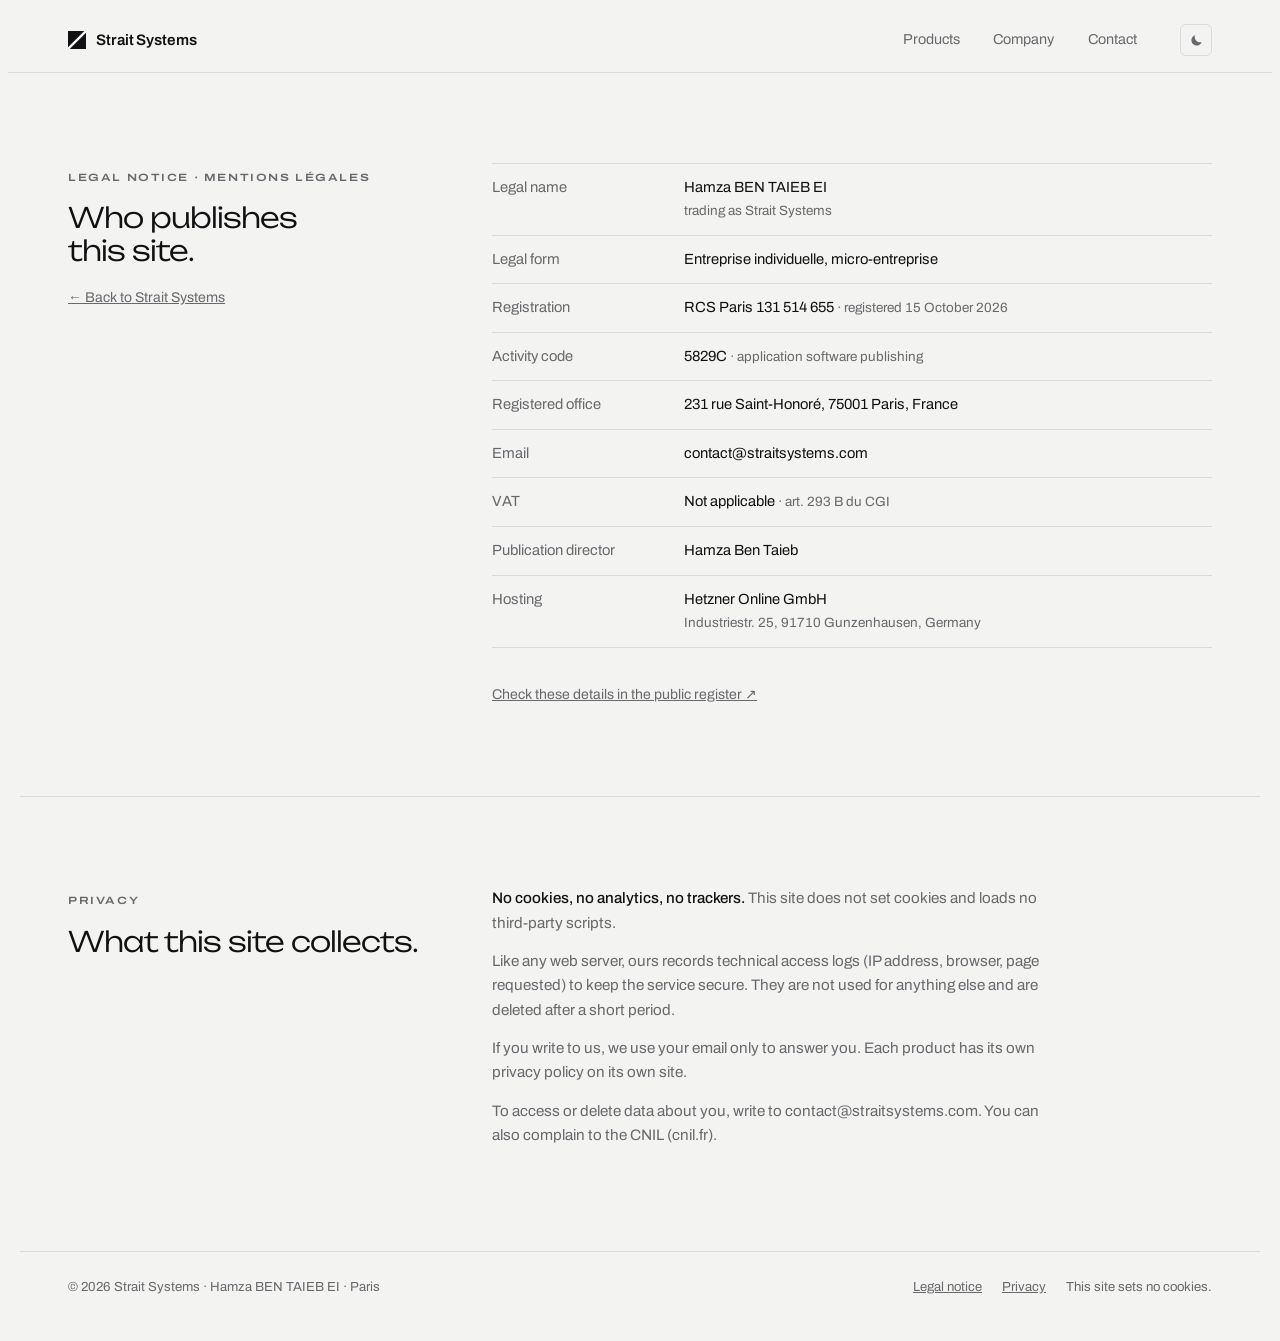
==== commit 50e3b410: "Legal notice: RCS registration confirmed (15 Oct 2026) Co-Authored-By: Claude Opus 5.5 <noreply@anth" ====
--- a/legal.html
+++ b/legal.html
@@ -360,7 +360,7 @@
         <dl class="register">
           <dt>Legal name</dt><dd>Hamza BEN TAIEB EI<br><small>trading as Strait Systems</small></dd>
           <dt>Legal form</dt><dd>Entreprise individuelle, micro-entreprise</dd>
-          <dt>SIREN</dt><dd>131 514 655 <small>· RCS Paris, registration in progress</small></dd>
+          <dt>Registration</dt><dd>RCS Paris 131 514 655 <small>· registered 15 October 2026</small></dd>
           <dt>Activity code</dt><dd>5829C <small>· application software publishing</small></dd>
           <dt>Registered office</dt><dd>231 rue Saint-Honoré, 75001 Paris, France</dd>
           <dt>Email</dt><dd>contact@straitsystems.com</dd>
